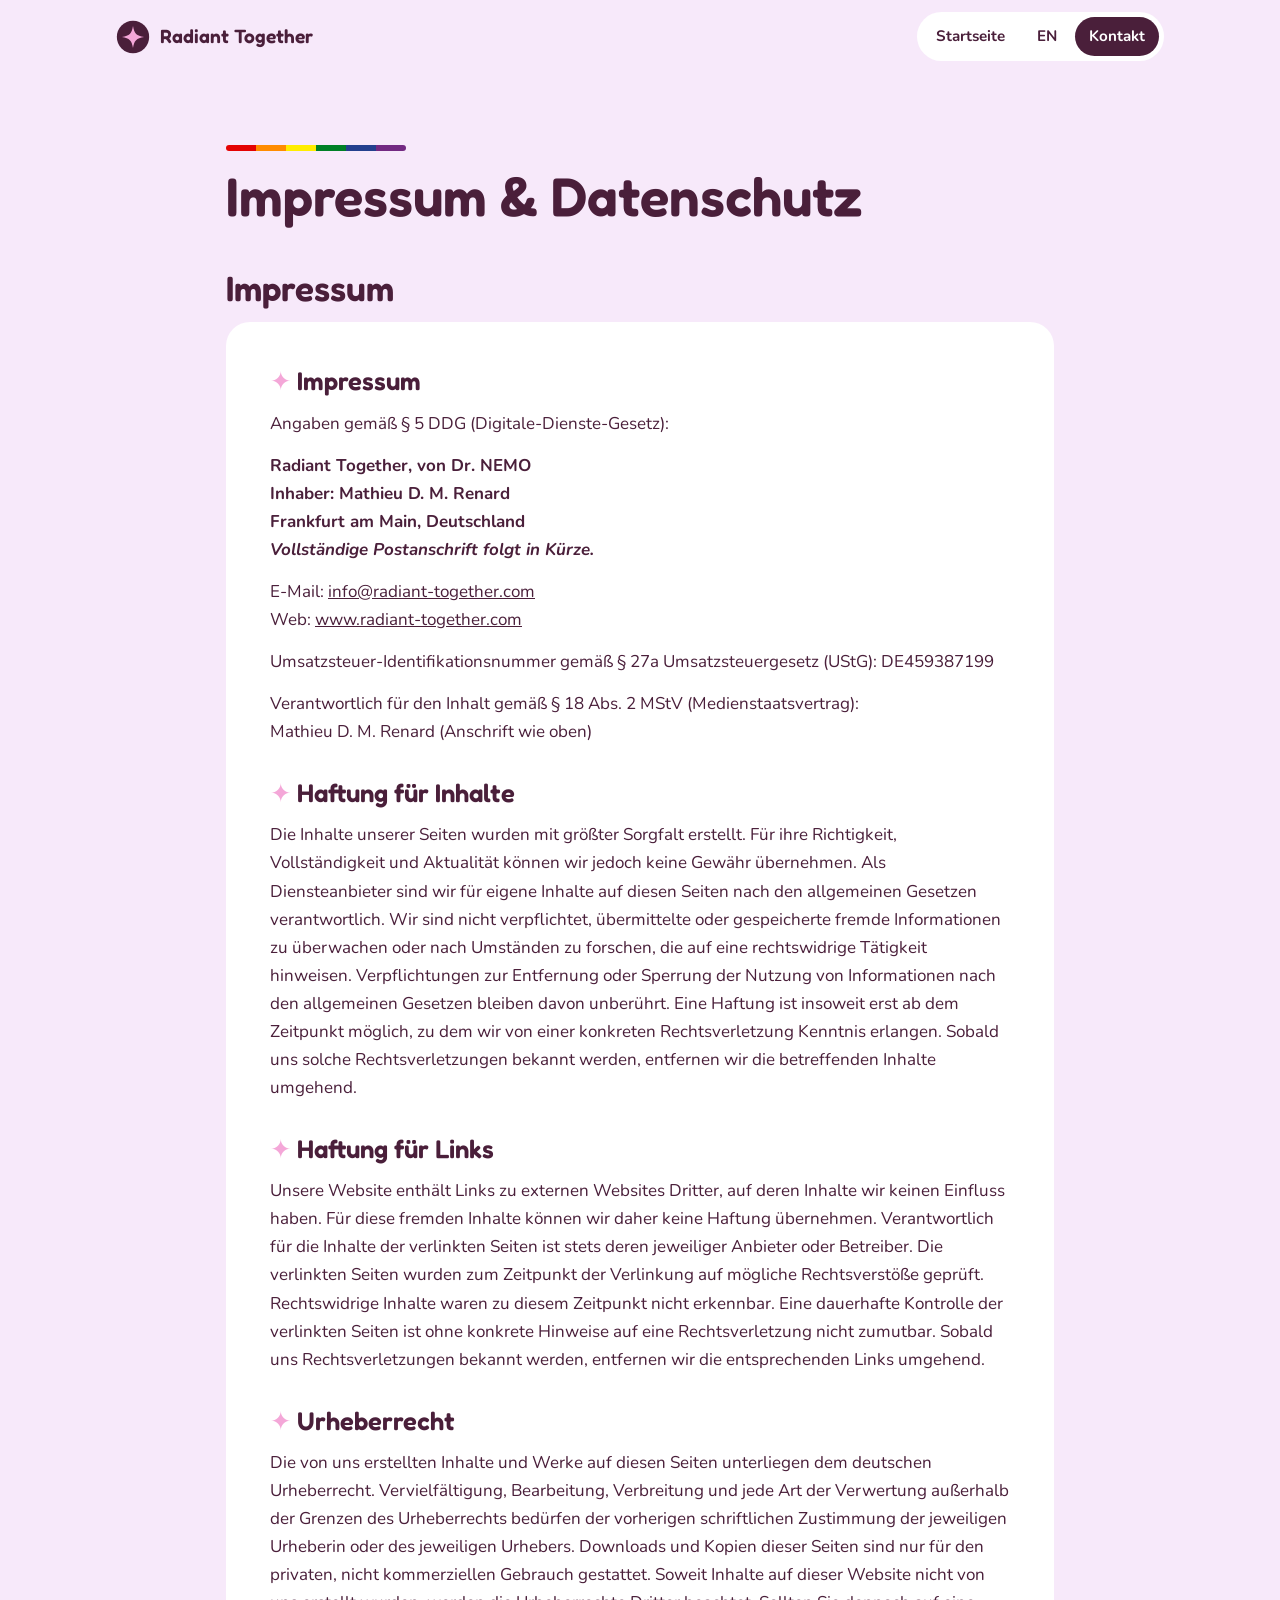
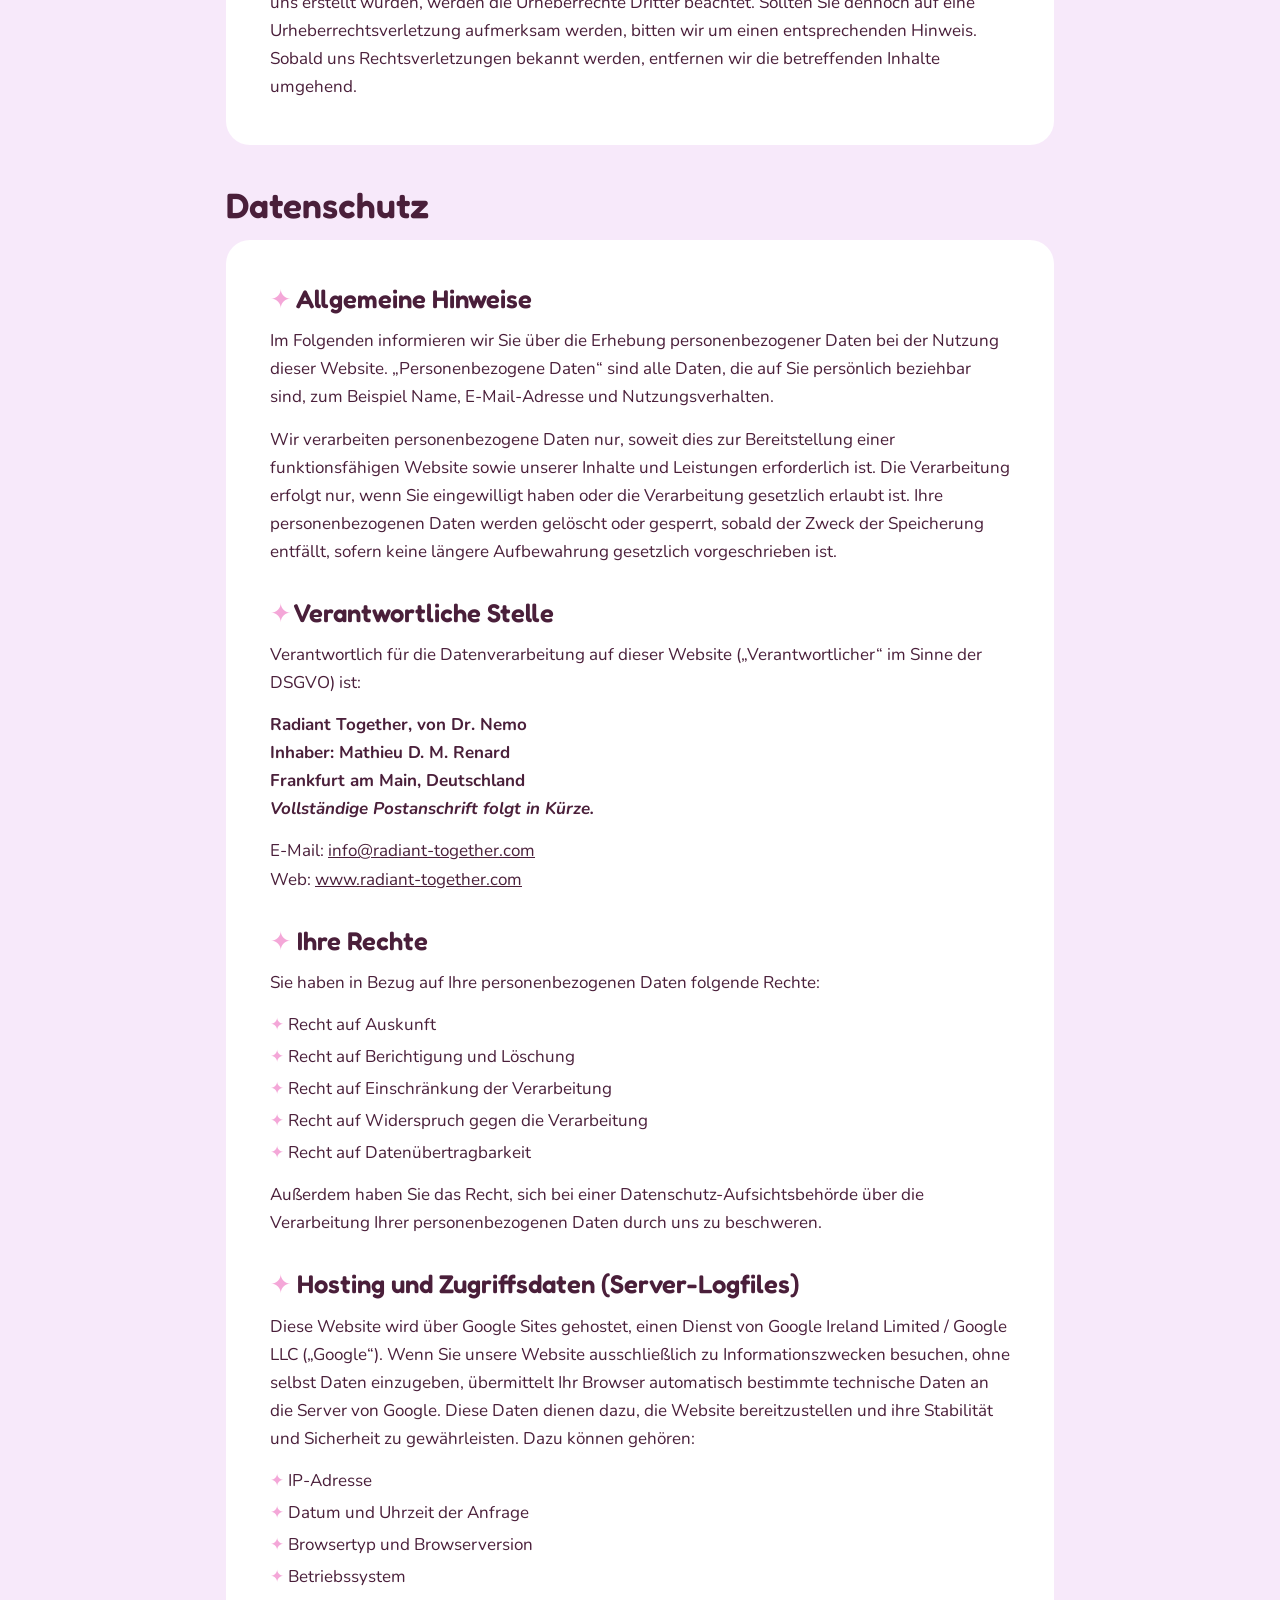
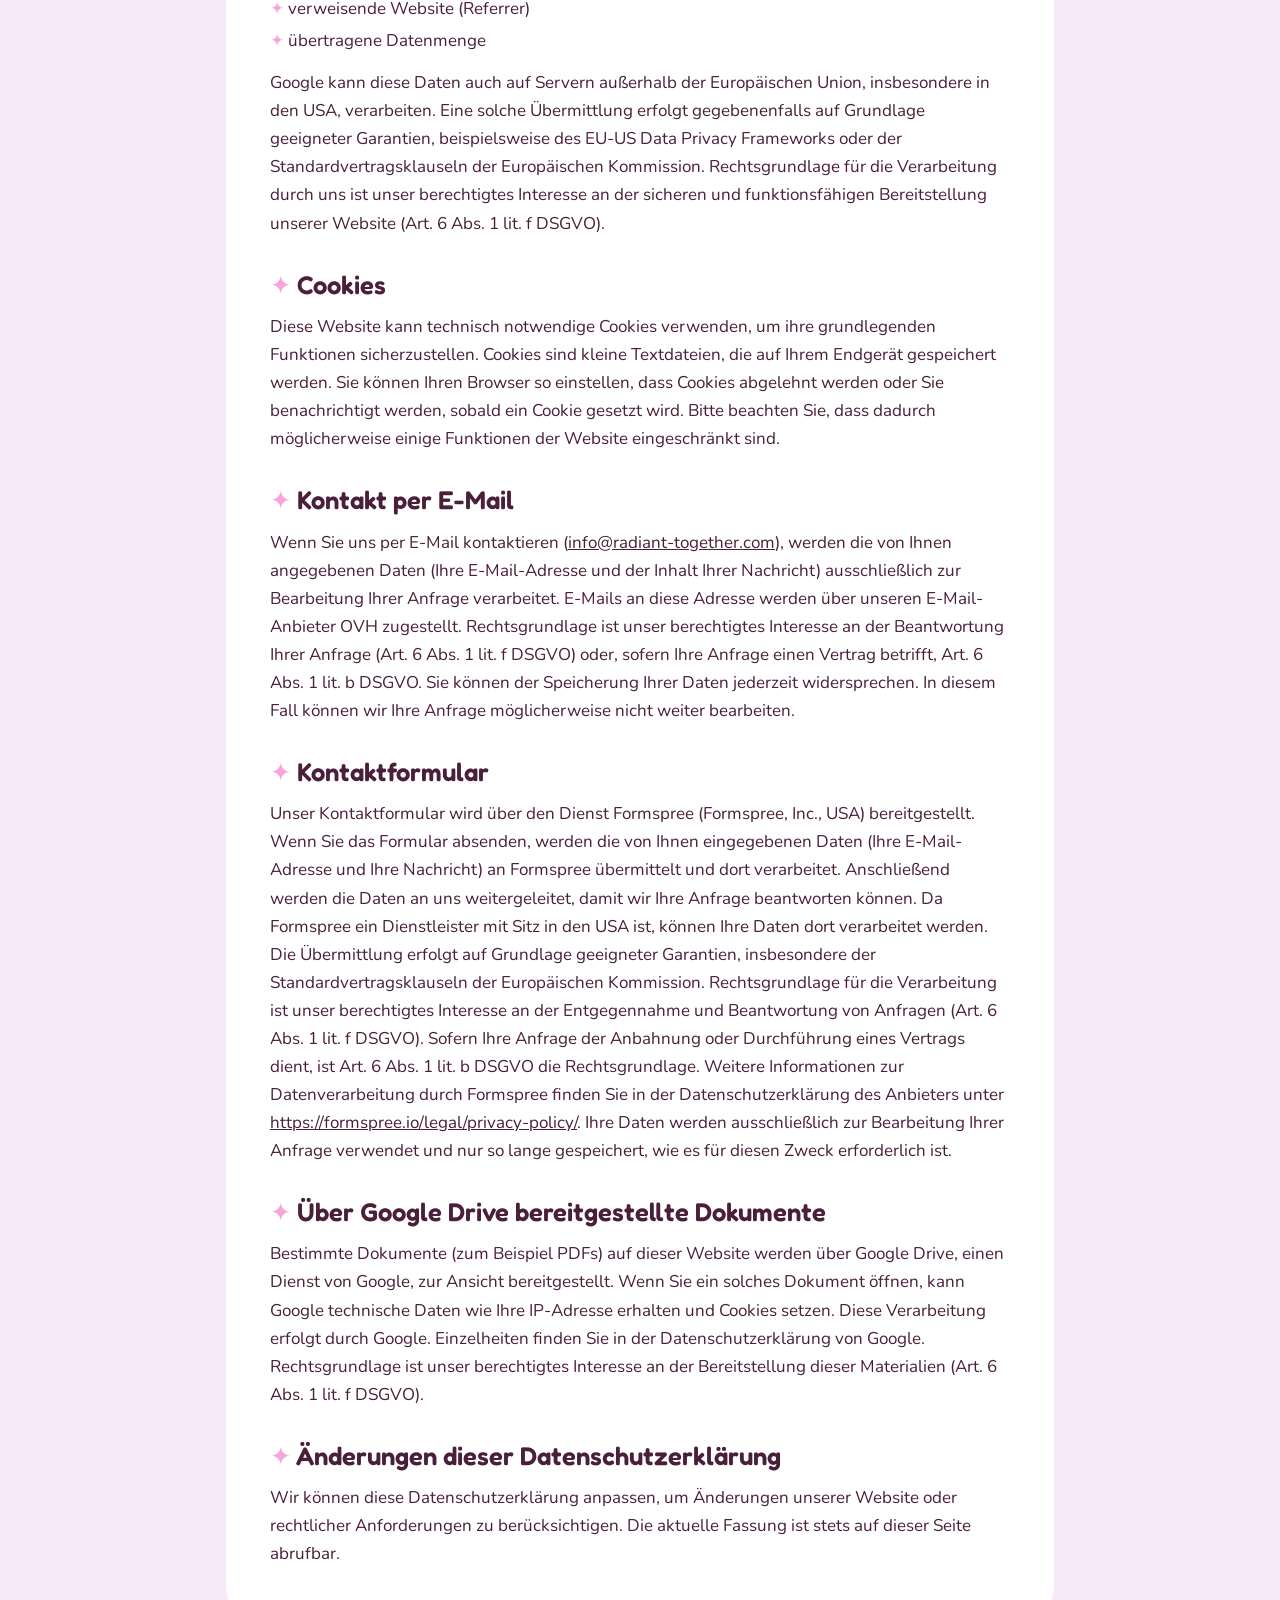
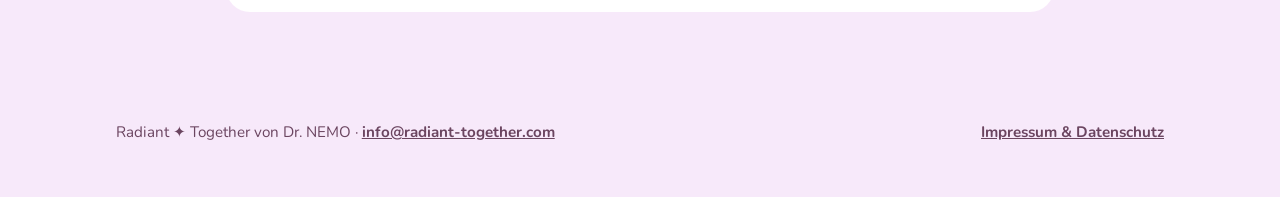
==== impressum.html @ e1dae481 "Add website files" ====
<!doctype html>
<html lang="de">
<head>
<meta charset="utf-8">
<meta name="viewport" content="width=device-width, initial-scale=1, viewport-fit=cover">
<title>Impressum &amp; Datenschutz · Radiant Together</title>
<meta name="robots" content="noindex">
<link rel="preconnect" href="https://fonts.googleapis.com">
<link rel="preconnect" href="https://fonts.gstatic.com" crossorigin>
<link rel="stylesheet" href="https://fonts.googleapis.com/css2?family=Fredoka:wght@500;600&family=Nunito:wght@500;700;800&display=swap">
<style>
:root{--bg:#f7e9fa;--card:#ffffff;--fg:#4a1f3a;--muted:#6b4560;--accent:#ecc7f3;--pop:#f4a7d8;--deep:#4a1f3a;--on-deep:#ffffff;color-scheme:light;
--display:"Fredoka","Nunito",ui-rounded,system-ui,sans-serif;--body:"Nunito",ui-rounded,system-ui,-apple-system,"Segoe UI",sans-serif}
*{box-sizing:border-box}
body{margin:0;background:var(--bg);color:var(--fg);font-family:var(--body);font-size:1.0625rem;line-height:1.65}
a{color:inherit}
h1,h2{font-family:var(--display);font-weight:600;line-height:1.15;margin:0;text-wrap:balance}
p,ul{margin:0}
:focus-visible{outline:3px solid var(--deep);outline-offset:3px;border-radius:10px}
.wrap{max-width:860px;margin:0 auto;padding-left:max(16px,env(safe-area-inset-left,0px));padding-right:max(16px,env(safe-area-inset-right,0px))}
.nav{padding-block:12px}
.nav .wrap{max-width:1080px;display:flex;align-items:center;justify-content:space-between;gap:16px;flex-wrap:wrap}
.brand{display:flex;align-items:center;gap:10px;text-decoration:none;font-family:var(--display);font-weight:600;font-size:1.2rem}
.mark{width:34px;height:34px;flex:none}
.links{display:flex;gap:4px;align-items:center;background:var(--card);padding:5px;border-radius:999px}
.links a{text-decoration:none;font-weight:700;font-size:.95rem;padding:7px 14px;border-radius:999px}
.links a:hover{background:var(--accent)}
.links a.cta{background:var(--deep);color:var(--on-deep)}
main{padding-block:clamp(32px,6vw,72px)}
.title{display:grid;gap:14px;margin-bottom:28px}
.title h1{font-size:clamp(2.2rem,6vw,3.4rem)}
.rainbow{height:6px;width:min(180px,50%);border-radius:999px;background:linear-gradient(90deg,#e40303 0 16.66%,#ff8c00 0 33.33%,#ffed00 0 50%,#008026 0 66.66%,#24408e 0 83.33%,#732982 0)}
.doc{background:var(--card);border-radius:24px;padding:clamp(22px,4vw,44px);display:grid;gap:14px}
.doc h2{font-size:clamp(1.3rem,2.6vw,1.6rem);margin-top:18px}
.doc h2:first-child{margin-top:0}
.doc h2::before{content:"\2726  ";color:var(--pop)}
.doc ul{padding-left:0;list-style:none;display:grid;gap:4px}
.doc li::before{content:"\2726  ";color:var(--pop)}
.doc .addr{font-weight:700}
.doc p,.doc li{overflow-wrap:anywhere}
.part{font-family:var(--display);font-weight:600;font-size:clamp(1.6rem,3.6vw,2.2rem);margin:40px 0 14px;scroll-margin-top:16px}
.part:first-child{margin-top:0}
footer{padding-block:36px 52px;font-size:.95rem;color:var(--muted)}
footer .wrap{max-width:1080px;display:flex;flex-wrap:wrap;justify-content:space-between;gap:14px;align-items:center}
footer nav{display:flex;gap:18px;flex-wrap:wrap}
footer a{font-weight:700}
</style>
</head>
<body>
<header class="nav">
  <div class="wrap">
    <a class="brand" href="./"><svg class="mark" viewBox="0 0 40 40" aria-hidden="true"><circle cx="20" cy="20" r="19" fill="#4a1f3a"/><path d="M20 7 C21.5 16 24 18.5 33 20 C24 21.5 21.5 24 20 33 C18.5 24 16 21.5 7 20 C16 18.5 18.5 16 20 7Z" fill="#f4a7d8"/></svg>Radiant Together</a>
    <nav class="links" aria-label="Main">
      <a href="./">Startseite</a>
      <a href="imprint.html">EN</a>
      <a class="cta" href="./#contact">Kontakt</a>
    </nav>
  </div>
</header>
<main>
  <div class="wrap">
    <div class="title"><div class="rainbow" aria-hidden="true"></div><h1>Impressum &amp; Datenschutz</h1></div>
    <h2 class="part" id="imprint">Impressum</h2>
    <article class="doc">
      <h2>Impressum</h2>
      <p>Angaben gemäß § 5 DDG (Digitale-Dienste-Gesetz):</p>
      <p class="addr">Radiant Together, von Dr. NEMO<br>Inhaber: Mathieu D. M. Renard<br>Frankfurt am Main, Deutschland<br><em>Vollständige Postanschrift folgt in Kürze.</em></p>
      <p>E-Mail: <a href="mailto:info@radiant-together.com">info@radiant-together.com</a><br>Web: <a href="https://www.radiant-together.com">www.radiant-together.com</a></p>
      <p>Umsatzsteuer-Identifikationsnummer gemäß § 27a Umsatzsteuergesetz (UStG): DE459387199</p>
      <p>Verantwortlich für den Inhalt gemäß § 18 Abs. 2 MStV (Medienstaatsvertrag):<br>Mathieu D. M. Renard (Anschrift wie oben)</p>
      <h2>Haftung für Inhalte</h2>
      <p>Die Inhalte unserer Seiten wurden mit größter Sorgfalt erstellt. Für ihre Richtigkeit, Vollständigkeit und Aktualität können wir jedoch keine Gewähr übernehmen. Als Diensteanbieter sind wir für eigene Inhalte auf diesen Seiten nach den allgemeinen Gesetzen verantwortlich. Wir sind nicht verpflichtet, übermittelte oder gespeicherte fremde Informationen zu überwachen oder nach Umständen zu forschen, die auf eine rechtswidrige Tätigkeit hinweisen. Verpflichtungen zur Entfernung oder Sperrung der Nutzung von Informationen nach den allgemeinen Gesetzen bleiben davon unberührt. Eine Haftung ist insoweit erst ab dem Zeitpunkt möglich, zu dem wir von einer konkreten Rechtsverletzung Kenntnis erlangen. Sobald uns solche Rechtsverletzungen bekannt werden, entfernen wir die betreffenden Inhalte umgehend.</p>
      <h2>Haftung für Links</h2>
      <p>Unsere Website enthält Links zu externen Websites Dritter, auf deren Inhalte wir keinen Einfluss haben. Für diese fremden Inhalte können wir daher keine Haftung übernehmen. Verantwortlich für die Inhalte der verlinkten Seiten ist stets deren jeweiliger Anbieter oder Betreiber. Die verlinkten Seiten wurden zum Zeitpunkt der Verlinkung auf mögliche Rechtsverstöße geprüft. Rechtswidrige Inhalte waren zu diesem Zeitpunkt nicht erkennbar. Eine dauerhafte Kontrolle der verlinkten Seiten ist ohne konkrete Hinweise auf eine Rechtsverletzung nicht zumutbar. Sobald uns Rechtsverletzungen bekannt werden, entfernen wir die entsprechenden Links umgehend.</p>
      <h2>Urheberrecht</h2>
      <p>Die von uns erstellten Inhalte und Werke auf diesen Seiten unterliegen dem deutschen Urheberrecht. Vervielfältigung, Bearbeitung, Verbreitung und jede Art der Verwertung außerhalb der Grenzen des Urheberrechts bedürfen der vorherigen schriftlichen Zustimmung der jeweiligen Urheberin oder des jeweiligen Urhebers. Downloads und Kopien dieser Seiten sind nur für den privaten, nicht kommerziellen Gebrauch gestattet. Soweit Inhalte auf dieser Website nicht von uns erstellt wurden, werden die Urheberrechte Dritter beachtet. Sollten Sie dennoch auf eine Urheberrechtsverletzung aufmerksam werden, bitten wir um einen entsprechenden Hinweis. Sobald uns Rechtsverletzungen bekannt werden, entfernen wir die betreffenden Inhalte umgehend.</p>
    </article>
    <h2 class="part" id="datenschutz">Datenschutz</h2>
    <article class="doc">
      <h2>Allgemeine Hinweise</h2>
      <p>Im Folgenden informieren wir Sie über die Erhebung personenbezogener Daten bei der Nutzung dieser Website. „Personenbezogene Daten“ sind alle Daten, die auf Sie persönlich beziehbar sind, zum Beispiel Name, E-Mail-Adresse und Nutzungsverhalten.</p>
      <p>Wir verarbeiten personenbezogene Daten nur, soweit dies zur Bereitstellung einer funktionsfähigen Website sowie unserer Inhalte und Leistungen erforderlich ist. Die Verarbeitung erfolgt nur, wenn Sie eingewilligt haben oder die Verarbeitung gesetzlich erlaubt ist. Ihre personenbezogenen Daten werden gelöscht oder gesperrt, sobald der Zweck der Speicherung entfällt, sofern keine längere Aufbewahrung gesetzlich vorgeschrieben ist.</p>
      <h2>Verantwortliche Stelle</h2>
      <p>Verantwortlich für die Datenverarbeitung auf dieser Website („Verantwortlicher“ im Sinne der DSGVO) ist:</p>
      <p class="addr">Radiant Together, von Dr. Nemo<br>Inhaber: Mathieu D. M. Renard<br>Frankfurt am Main, Deutschland<br><em>Vollständige Postanschrift folgt in Kürze.</em></p>
      <p>E-Mail: <a href="mailto:info@radiant-together.com">info@radiant-together.com</a><br>Web: <a href="https://www.radiant-together.com">www.radiant-together.com</a></p>
      <h2>Ihre Rechte</h2>
      <p>Sie haben in Bezug auf Ihre personenbezogenen Daten folgende Rechte:</p>
      <ul>
        <li>Recht auf Auskunft</li>
        <li>Recht auf Berichtigung und Löschung</li>
        <li>Recht auf Einschränkung der Verarbeitung</li>
        <li>Recht auf Widerspruch gegen die Verarbeitung</li>
        <li>Recht auf Datenübertragbarkeit</li>
      </ul>
      <p>Außerdem haben Sie das Recht, sich bei einer Datenschutz-Aufsichtsbehörde über die Verarbeitung Ihrer personenbezogenen Daten durch uns zu beschweren.</p>
      <h2>Hosting und Zugriffsdaten (Server-Logfiles)</h2>
      <p>Diese Website wird über Google Sites gehostet, einen Dienst von Google Ireland Limited / Google LLC („Google“). Wenn Sie unsere Website ausschließlich zu Informationszwecken besuchen, ohne selbst Daten einzugeben, übermittelt Ihr Browser automatisch bestimmte technische Daten an die Server von Google. Diese Daten dienen dazu, die Website bereitzustellen und ihre Stabilität und Sicherheit zu gewährleisten. Dazu können gehören:</p>
      <ul>
        <li>IP-Adresse</li>
        <li>Datum und Uhrzeit der Anfrage</li>
        <li>Browsertyp und Browserversion</li>
        <li>Betriebssystem</li>
        <li>verweisende Website (Referrer)</li>
        <li>übertragene Datenmenge</li>
      </ul>
      <p>Google kann diese Daten auch auf Servern außerhalb der Europäischen Union, insbesondere in den USA, verarbeiten. Eine solche Übermittlung erfolgt gegebenenfalls auf Grundlage geeigneter Garantien, beispielsweise des EU-US Data Privacy Frameworks oder der Standardvertragsklauseln der Europäischen Kommission. Rechtsgrundlage für die Verarbeitung durch uns ist unser berechtigtes Interesse an der sicheren und funktionsfähigen Bereitstellung unserer Website (Art. 6 Abs. 1 lit. f DSGVO).</p>
      <h2>Cookies</h2>
      <p>Diese Website kann technisch notwendige Cookies verwenden, um ihre grundlegenden Funktionen sicherzustellen. Cookies sind kleine Textdateien, die auf Ihrem Endgerät gespeichert werden. Sie können Ihren Browser so einstellen, dass Cookies abgelehnt werden oder Sie benachrichtigt werden, sobald ein Cookie gesetzt wird. Bitte beachten Sie, dass dadurch möglicherweise einige Funktionen der Website eingeschränkt sind.</p>
      <h2>Kontakt per E-Mail</h2>
      <p>Wenn Sie uns per E-Mail kontaktieren (<a href="mailto:info@radiant-together.com">info@radiant-together.com</a>), werden die von Ihnen angegebenen Daten (Ihre E-Mail-Adresse und der Inhalt Ihrer Nachricht) ausschließlich zur Bearbeitung Ihrer Anfrage verarbeitet. E-Mails an diese Adresse werden über unseren E-Mail-Anbieter OVH zugestellt. Rechtsgrundlage ist unser berechtigtes Interesse an der Beantwortung Ihrer Anfrage (Art. 6 Abs. 1 lit. f DSGVO) oder, sofern Ihre Anfrage einen Vertrag betrifft, Art. 6 Abs. 1 lit. b DSGVO. Sie können der Speicherung Ihrer Daten jederzeit widersprechen. In diesem Fall können wir Ihre Anfrage möglicherweise nicht weiter bearbeiten.</p>
      <h2>Kontaktformular</h2>
      <p>Unser Kontaktformular wird über den Dienst Formspree (Formspree, Inc., USA) bereitgestellt. Wenn Sie das Formular absenden, werden die von Ihnen eingegebenen Daten (Ihre E-Mail-Adresse und Ihre Nachricht) an Formspree übermittelt und dort verarbeitet. Anschließend werden die Daten an uns weitergeleitet, damit wir Ihre Anfrage beantworten können. Da Formspree ein Dienstleister mit Sitz in den USA ist, können Ihre Daten dort verarbeitet werden. Die Übermittlung erfolgt auf Grundlage geeigneter Garantien, insbesondere der Standardvertragsklauseln der Europäischen Kommission. Rechtsgrundlage für die Verarbeitung ist unser berechtigtes Interesse an der Entgegennahme und Beantwortung von Anfragen (Art. 6 Abs. 1 lit. f DSGVO). Sofern Ihre Anfrage der Anbahnung oder Durchführung eines Vertrags dient, ist Art. 6 Abs. 1 lit. b DSGVO die Rechtsgrundlage. Weitere Informationen zur Datenverarbeitung durch Formspree finden Sie in der Datenschutzerklärung des Anbieters unter <a href="https://formspree.io/legal/privacy-policy/">https://formspree.io/legal/privacy-policy/</a>. Ihre Daten werden ausschließlich zur Bearbeitung Ihrer Anfrage verwendet und nur so lange gespeichert, wie es für diesen Zweck erforderlich ist.</p>
      <h2>Über Google Drive bereitgestellte Dokumente</h2>
      <p>Bestimmte Dokumente (zum Beispiel PDFs) auf dieser Website werden über Google Drive, einen Dienst von Google, zur Ansicht bereitgestellt. Wenn Sie ein solches Dokument öffnen, kann Google technische Daten wie Ihre IP-Adresse erhalten und Cookies setzen. Diese Verarbeitung erfolgt durch Google. Einzelheiten finden Sie in der Datenschutzerklärung von Google. Rechtsgrundlage ist unser berechtigtes Interesse an der Bereitstellung dieser Materialien (Art. 6 Abs. 1 lit. f DSGVO).</p>
      <h2>Änderungen dieser Datenschutzerklärung</h2>
      <p>Wir können diese Datenschutzerklärung anpassen, um Änderungen unserer Website oder rechtlicher Anforderungen zu berücksichtigen. Die aktuelle Fassung ist stets auf dieser Seite abrufbar.</p>
    </article>
  </div>
</main>
<footer>
  <div class="wrap">
    <span>Radiant ✦ Together von Dr. NEMO · <a href="mailto:info@radiant-together.com">info@radiant-together.com</a></span>
    <nav aria-label="Legal"><a href="impressum.html">Impressum &amp; Datenschutz</a></nav>
  </div>
</footer>
</body>
</html>
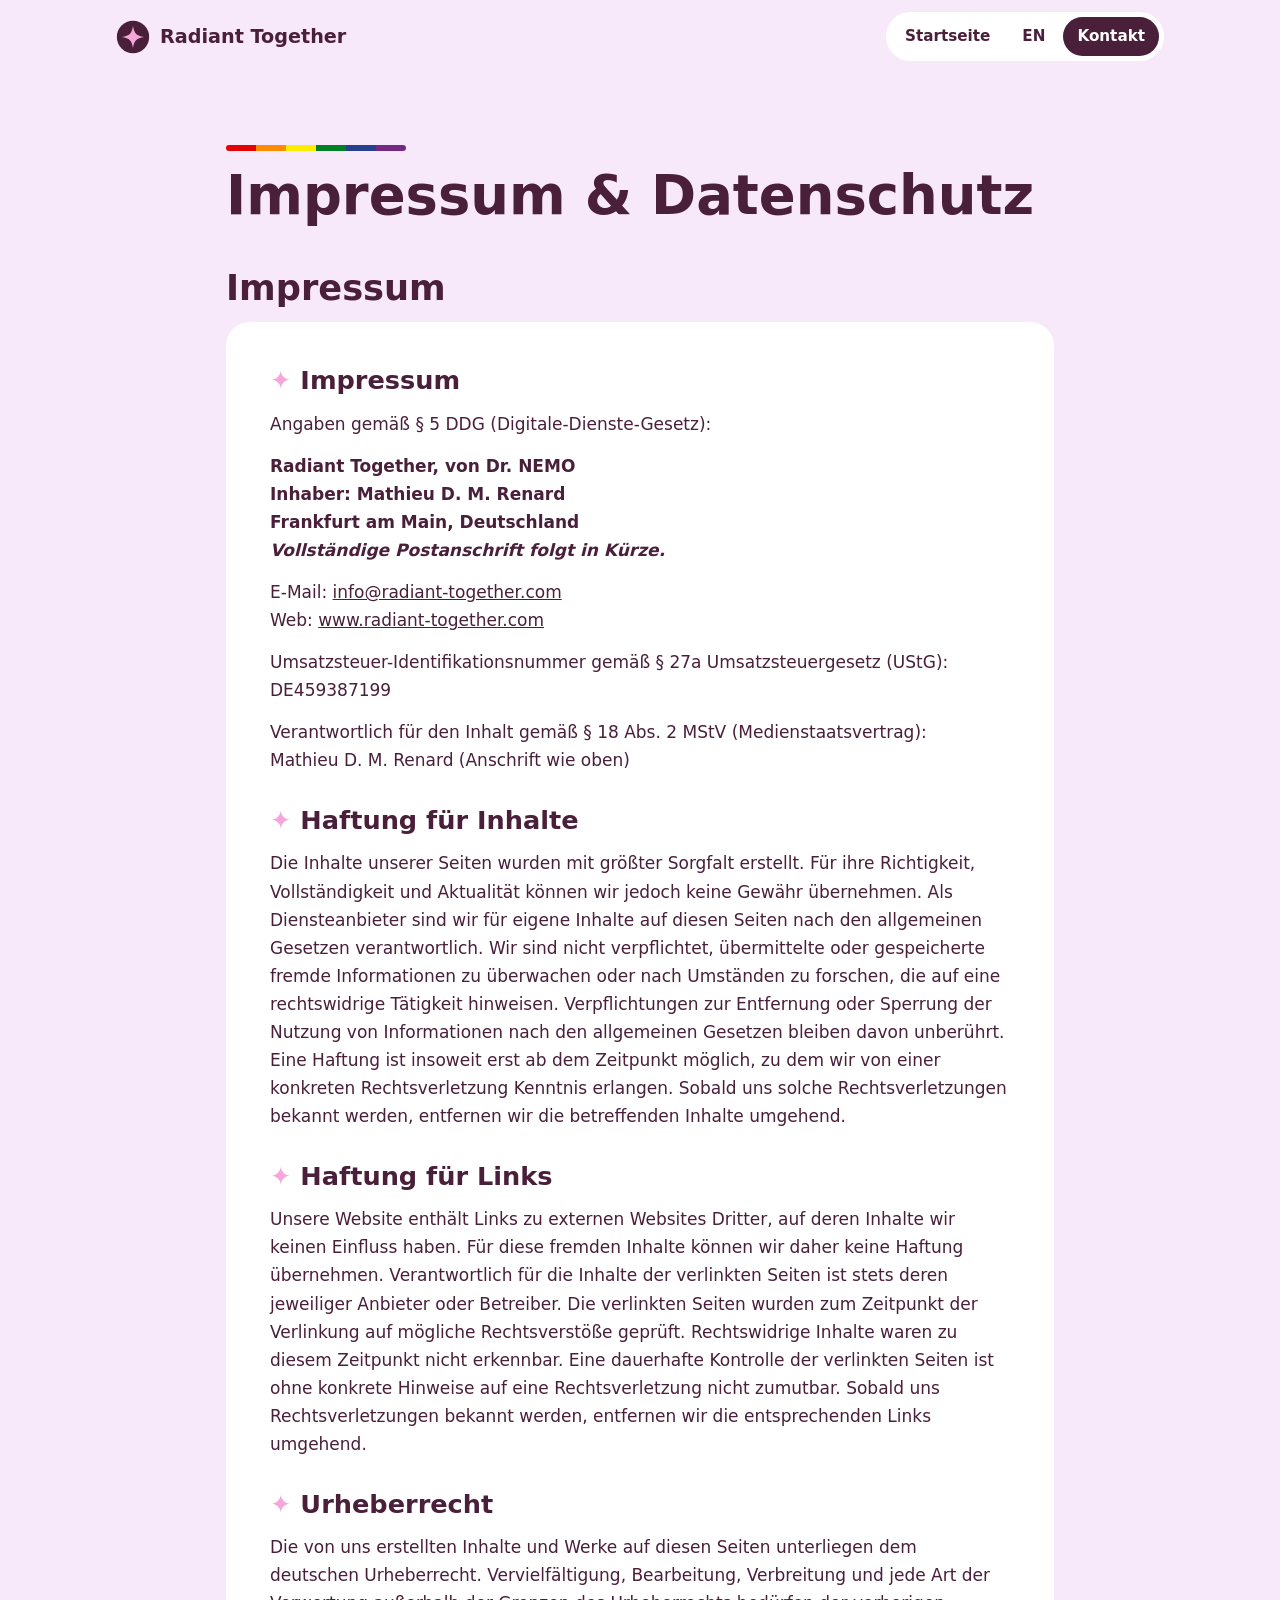
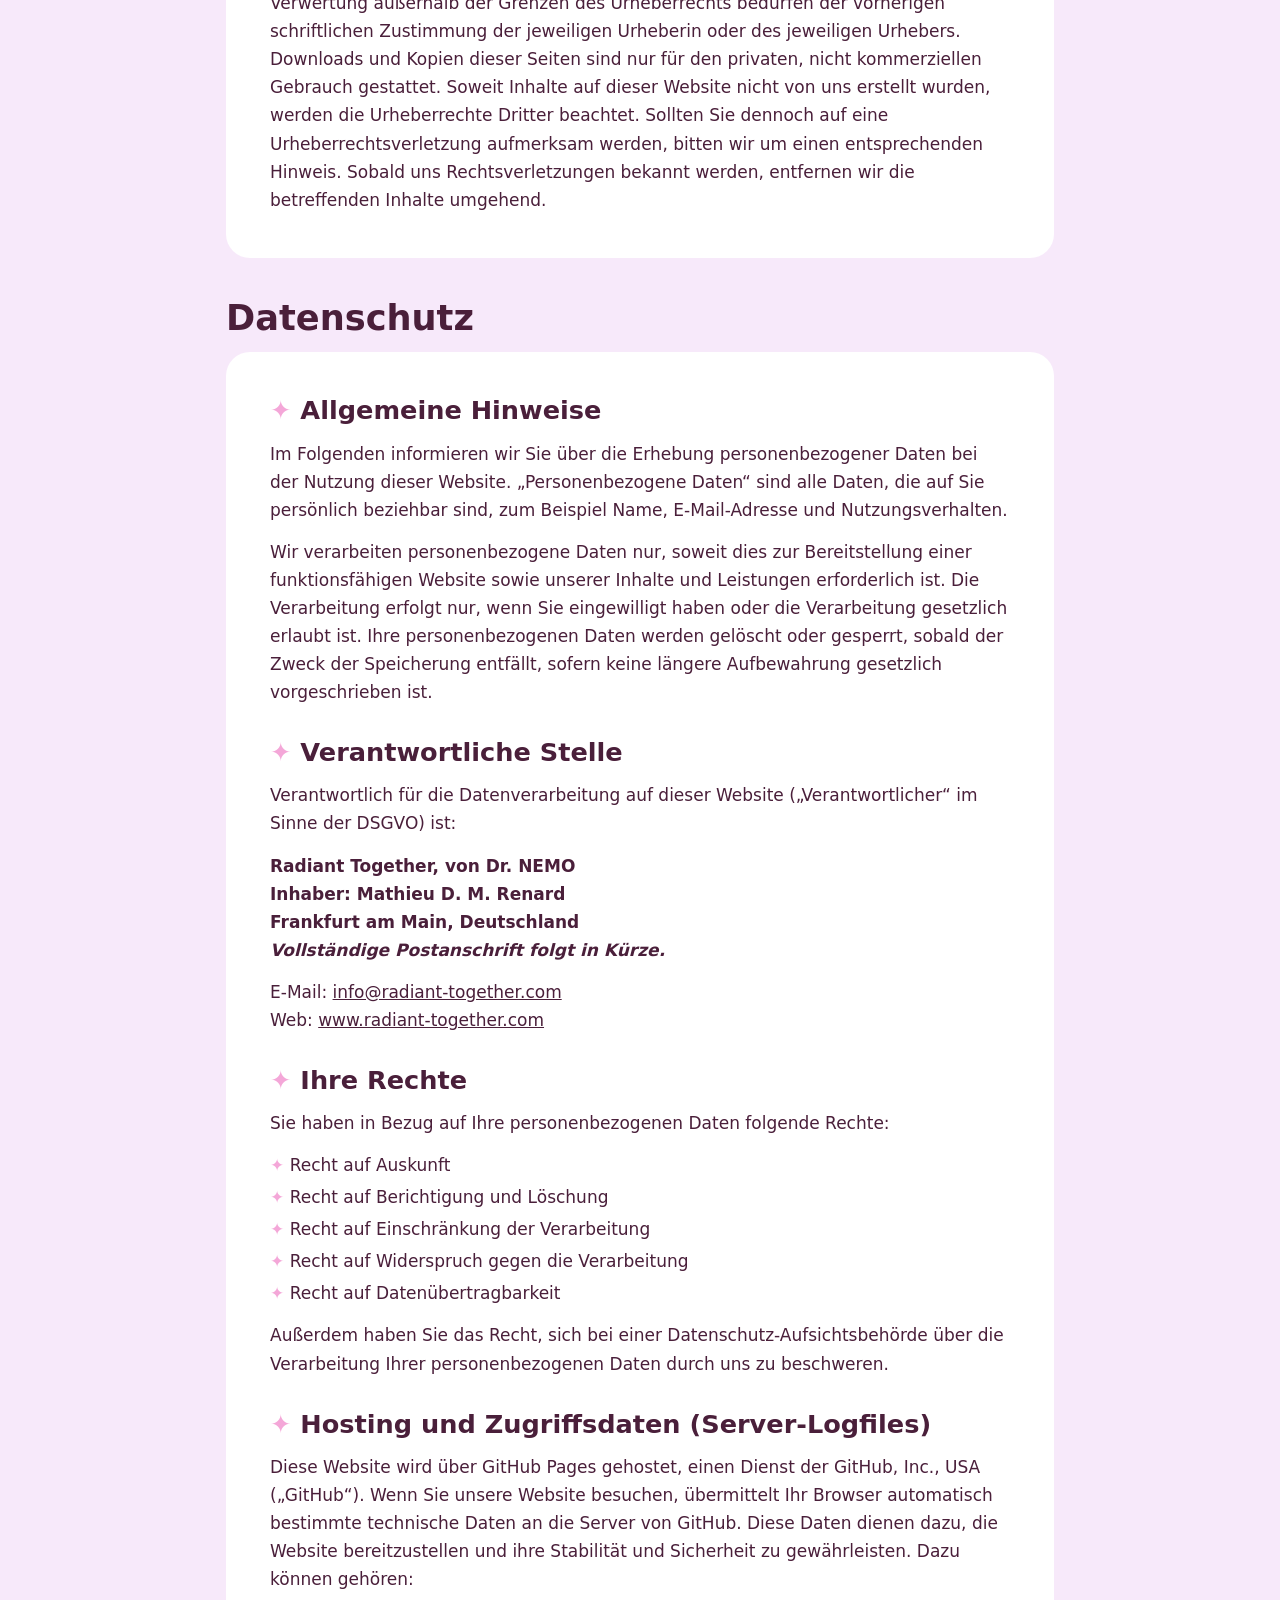
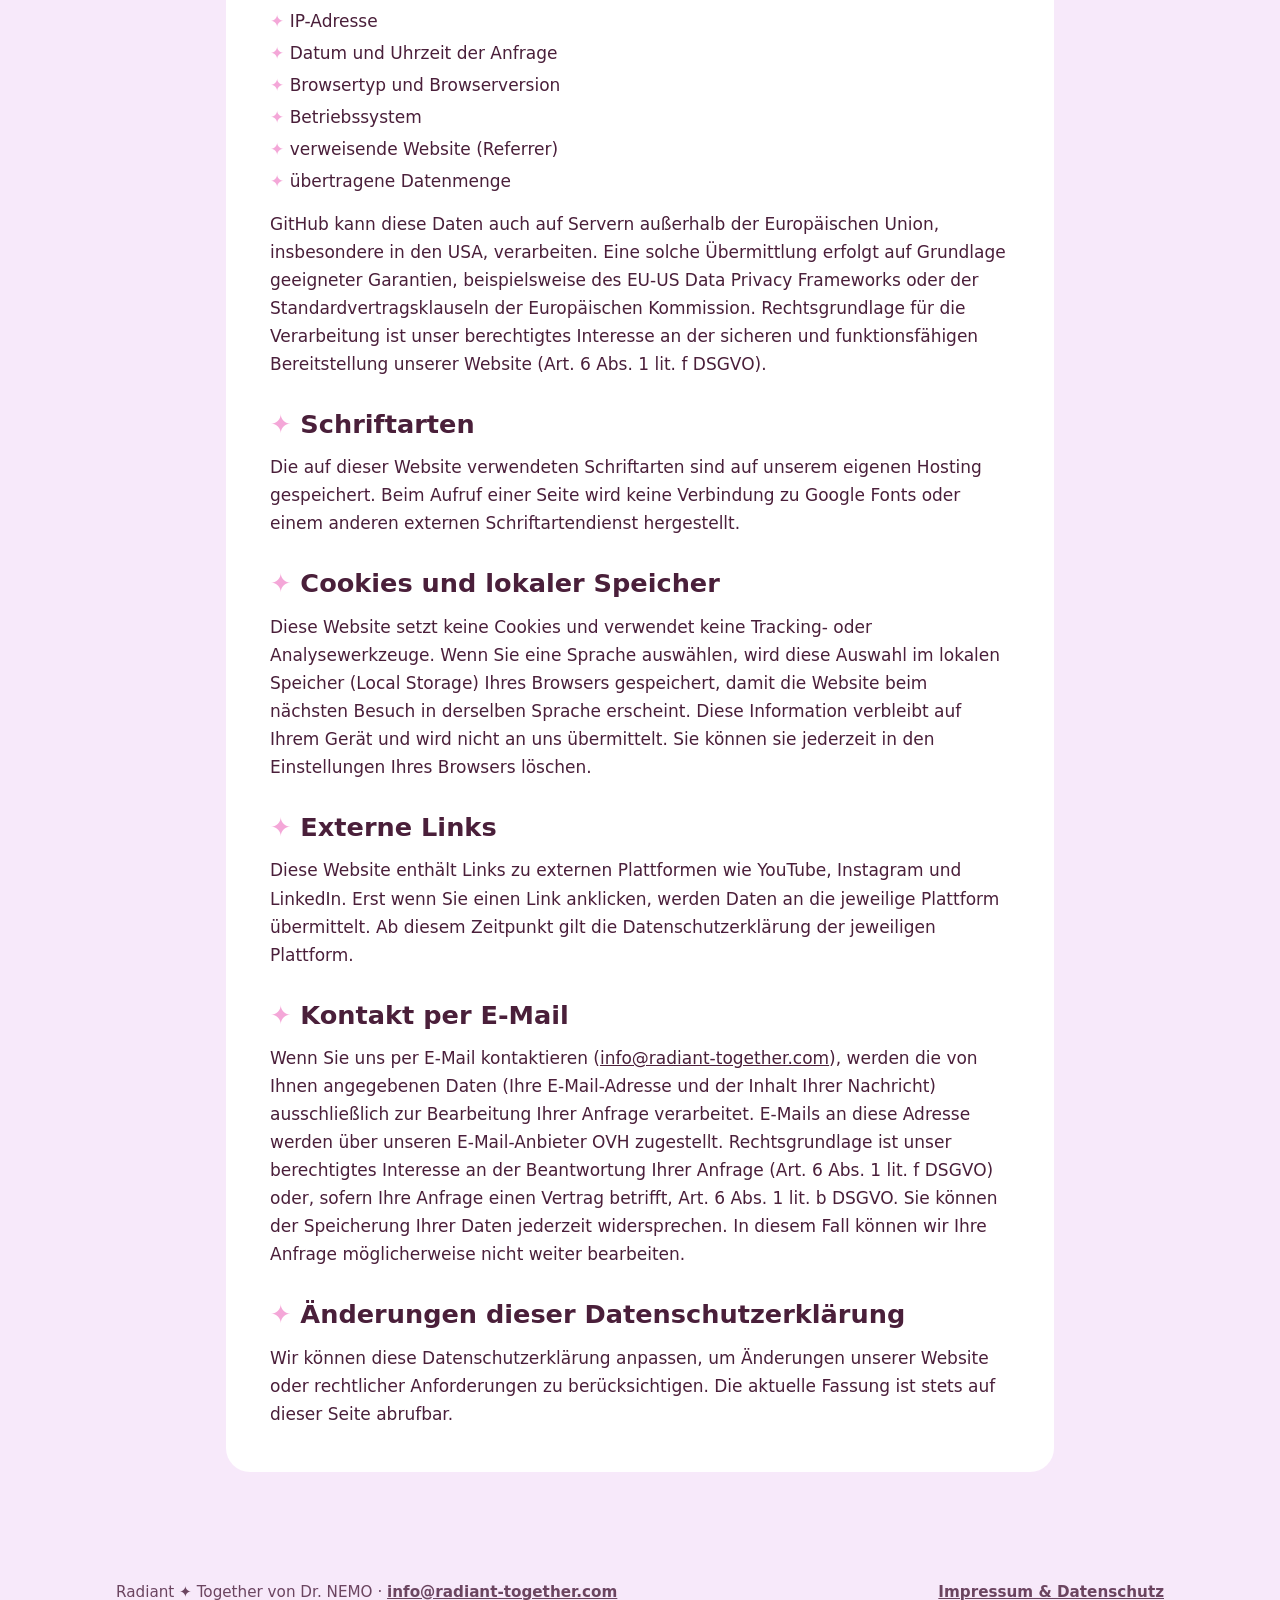
==== commit d7108575: "Updated imprint" ====
--- a/impressum.html
+++ b/impressum.html
@@ -5,9 +5,9 @@
 <meta name="viewport" content="width=device-width, initial-scale=1, viewport-fit=cover">
 <title>Impressum &amp; Datenschutz · Radiant Together</title>
 <meta name="robots" content="noindex">
-<link rel="preconnect" href="https://fonts.googleapis.com">
-<link rel="preconnect" href="https://fonts.gstatic.com" crossorigin>
-<link rel="stylesheet" href="https://fonts.googleapis.com/css2?family=Fredoka:wght@500;600&family=Nunito:wght@500;700;800&display=swap">
+<link rel="icon" type="image/png" href="favicon.png">
+<link rel="apple-touch-icon" href="favicon.png">
+<link rel="stylesheet" href="/fonts/fonts.css">
 <style>
 :root{--bg:#f7e9fa;--card:#ffffff;--fg:#4a1f3a;--muted:#6b4560;--accent:#ecc7f3;--pop:#f4a7d8;--deep:#4a1f3a;--on-deep:#ffffff;color-scheme:light;
 --display:"Fredoka","Nunito",ui-rounded,system-ui,sans-serif;--body:"Nunito",ui-rounded,system-ui,-apple-system,"Segoe UI",sans-serif}
@@ -82,7 +82,7 @@
       <p>Wir verarbeiten personenbezogene Daten nur, soweit dies zur Bereitstellung einer funktionsfähigen Website sowie unserer Inhalte und Leistungen erforderlich ist. Die Verarbeitung erfolgt nur, wenn Sie eingewilligt haben oder die Verarbeitung gesetzlich erlaubt ist. Ihre personenbezogenen Daten werden gelöscht oder gesperrt, sobald der Zweck der Speicherung entfällt, sofern keine längere Aufbewahrung gesetzlich vorgeschrieben ist.</p>
       <h2>Verantwortliche Stelle</h2>
       <p>Verantwortlich für die Datenverarbeitung auf dieser Website („Verantwortlicher“ im Sinne der DSGVO) ist:</p>
-      <p class="addr">Radiant Together, von Dr. Nemo<br>Inhaber: Mathieu D. M. Renard<br>Frankfurt am Main, Deutschland<br><em>Vollständige Postanschrift folgt in Kürze.</em></p>
+      <p class="addr">Radiant Together, von Dr. NEMO<br>Inhaber: Mathieu D. M. Renard<br>Frankfurt am Main, Deutschland<br><em>Vollständige Postanschrift folgt in Kürze.</em></p>
       <p>E-Mail: <a href="mailto:info@radiant-together.com">info@radiant-together.com</a><br>Web: <a href="https://www.radiant-together.com">www.radiant-together.com</a></p>
       <h2>Ihre Rechte</h2>
       <p>Sie haben in Bezug auf Ihre personenbezogenen Daten folgende Rechte:</p>
@@ -95,7 +95,7 @@
       </ul>
       <p>Außerdem haben Sie das Recht, sich bei einer Datenschutz-Aufsichtsbehörde über die Verarbeitung Ihrer personenbezogenen Daten durch uns zu beschweren.</p>
       <h2>Hosting und Zugriffsdaten (Server-Logfiles)</h2>
-      <p>Diese Website wird über Google Sites gehostet, einen Dienst von Google Ireland Limited / Google LLC („Google“). Wenn Sie unsere Website ausschließlich zu Informationszwecken besuchen, ohne selbst Daten einzugeben, übermittelt Ihr Browser automatisch bestimmte technische Daten an die Server von Google. Diese Daten dienen dazu, die Website bereitzustellen und ihre Stabilität und Sicherheit zu gewährleisten. Dazu können gehören:</p>
+      <p>Diese Website wird über GitHub Pages gehostet, einen Dienst der GitHub, Inc., USA („GitHub“). Wenn Sie unsere Website besuchen, übermittelt Ihr Browser automatisch bestimmte technische Daten an die Server von GitHub. Diese Daten dienen dazu, die Website bereitzustellen und ihre Stabilität und Sicherheit zu gewährleisten. Dazu können gehören:</p>
       <ul>
         <li>IP-Adresse</li>
         <li>Datum und Uhrzeit der Anfrage</li>
@@ -104,15 +104,15 @@
         <li>verweisende Website (Referrer)</li>
         <li>übertragene Datenmenge</li>
       </ul>
-      <p>Google kann diese Daten auch auf Servern außerhalb der Europäischen Union, insbesondere in den USA, verarbeiten. Eine solche Übermittlung erfolgt gegebenenfalls auf Grundlage geeigneter Garantien, beispielsweise des EU-US Data Privacy Frameworks oder der Standardvertragsklauseln der Europäischen Kommission. Rechtsgrundlage für die Verarbeitung durch uns ist unser berechtigtes Interesse an der sicheren und funktionsfähigen Bereitstellung unserer Website (Art. 6 Abs. 1 lit. f DSGVO).</p>
-      <h2>Cookies</h2>
-      <p>Diese Website kann technisch notwendige Cookies verwenden, um ihre grundlegenden Funktionen sicherzustellen. Cookies sind kleine Textdateien, die auf Ihrem Endgerät gespeichert werden. Sie können Ihren Browser so einstellen, dass Cookies abgelehnt werden oder Sie benachrichtigt werden, sobald ein Cookie gesetzt wird. Bitte beachten Sie, dass dadurch möglicherweise einige Funktionen der Website eingeschränkt sind.</p>
+      <p>GitHub kann diese Daten auch auf Servern außerhalb der Europäischen Union, insbesondere in den USA, verarbeiten. Eine solche Übermittlung erfolgt auf Grundlage geeigneter Garantien, beispielsweise des EU-US Data Privacy Frameworks oder der Standardvertragsklauseln der Europäischen Kommission. Rechtsgrundlage für die Verarbeitung ist unser berechtigtes Interesse an der sicheren und funktionsfähigen Bereitstellung unserer Website (Art. 6 Abs. 1 lit. f DSGVO).</p>
+      <h2>Schriftarten</h2>
+      <p>Die auf dieser Website verwendeten Schriftarten sind auf unserem eigenen Hosting gespeichert. Beim Aufruf einer Seite wird keine Verbindung zu Google Fonts oder einem anderen externen Schriftartendienst hergestellt.</p>
+      <h2>Cookies und lokaler Speicher</h2>
+      <p>Diese Website setzt keine Cookies und verwendet keine Tracking- oder Analysewerkzeuge. Wenn Sie eine Sprache auswählen, wird diese Auswahl im lokalen Speicher (Local Storage) Ihres Browsers gespeichert, damit die Website beim nächsten Besuch in derselben Sprache erscheint. Diese Information verbleibt auf Ihrem Gerät und wird nicht an uns übermittelt. Sie können sie jederzeit in den Einstellungen Ihres Browsers löschen.</p>
+      <h2>Externe Links</h2>
+      <p>Diese Website enthält Links zu externen Plattformen wie YouTube, Instagram und LinkedIn. Erst wenn Sie einen Link anklicken, werden Daten an die jeweilige Plattform übermittelt. Ab diesem Zeitpunkt gilt die Datenschutzerklärung der jeweiligen Plattform.</p>
       <h2>Kontakt per E-Mail</h2>
       <p>Wenn Sie uns per E-Mail kontaktieren (<a href="mailto:info@radiant-together.com">info@radiant-together.com</a>), werden die von Ihnen angegebenen Daten (Ihre E-Mail-Adresse und der Inhalt Ihrer Nachricht) ausschließlich zur Bearbeitung Ihrer Anfrage verarbeitet. E-Mails an diese Adresse werden über unseren E-Mail-Anbieter OVH zugestellt. Rechtsgrundlage ist unser berechtigtes Interesse an der Beantwortung Ihrer Anfrage (Art. 6 Abs. 1 lit. f DSGVO) oder, sofern Ihre Anfrage einen Vertrag betrifft, Art. 6 Abs. 1 lit. b DSGVO. Sie können der Speicherung Ihrer Daten jederzeit widersprechen. In diesem Fall können wir Ihre Anfrage möglicherweise nicht weiter bearbeiten.</p>
-      <h2>Kontaktformular</h2>
-      <p>Unser Kontaktformular wird über den Dienst Formspree (Formspree, Inc., USA) bereitgestellt. Wenn Sie das Formular absenden, werden die von Ihnen eingegebenen Daten (Ihre E-Mail-Adresse und Ihre Nachricht) an Formspree übermittelt und dort verarbeitet. Anschließend werden die Daten an uns weitergeleitet, damit wir Ihre Anfrage beantworten können. Da Formspree ein Dienstleister mit Sitz in den USA ist, können Ihre Daten dort verarbeitet werden. Die Übermittlung erfolgt auf Grundlage geeigneter Garantien, insbesondere der Standardvertragsklauseln der Europäischen Kommission. Rechtsgrundlage für die Verarbeitung ist unser berechtigtes Interesse an der Entgegennahme und Beantwortung von Anfragen (Art. 6 Abs. 1 lit. f DSGVO). Sofern Ihre Anfrage der Anbahnung oder Durchführung eines Vertrags dient, ist Art. 6 Abs. 1 lit. b DSGVO die Rechtsgrundlage. Weitere Informationen zur Datenverarbeitung durch Formspree finden Sie in der Datenschutzerklärung des Anbieters unter <a href="https://formspree.io/legal/privacy-policy/">https://formspree.io/legal/privacy-policy/</a>. Ihre Daten werden ausschließlich zur Bearbeitung Ihrer Anfrage verwendet und nur so lange gespeichert, wie es für diesen Zweck erforderlich ist.</p>
-      <h2>Über Google Drive bereitgestellte Dokumente</h2>
-      <p>Bestimmte Dokumente (zum Beispiel PDFs) auf dieser Website werden über Google Drive, einen Dienst von Google, zur Ansicht bereitgestellt. Wenn Sie ein solches Dokument öffnen, kann Google technische Daten wie Ihre IP-Adresse erhalten und Cookies setzen. Diese Verarbeitung erfolgt durch Google. Einzelheiten finden Sie in der Datenschutzerklärung von Google. Rechtsgrundlage ist unser berechtigtes Interesse an der Bereitstellung dieser Materialien (Art. 6 Abs. 1 lit. f DSGVO).</p>
       <h2>Änderungen dieser Datenschutzerklärung</h2>
       <p>Wir können diese Datenschutzerklärung anpassen, um Änderungen unserer Website oder rechtlicher Anforderungen zu berücksichtigen. Die aktuelle Fassung ist stets auf dieser Seite abrufbar.</p>
     </article>
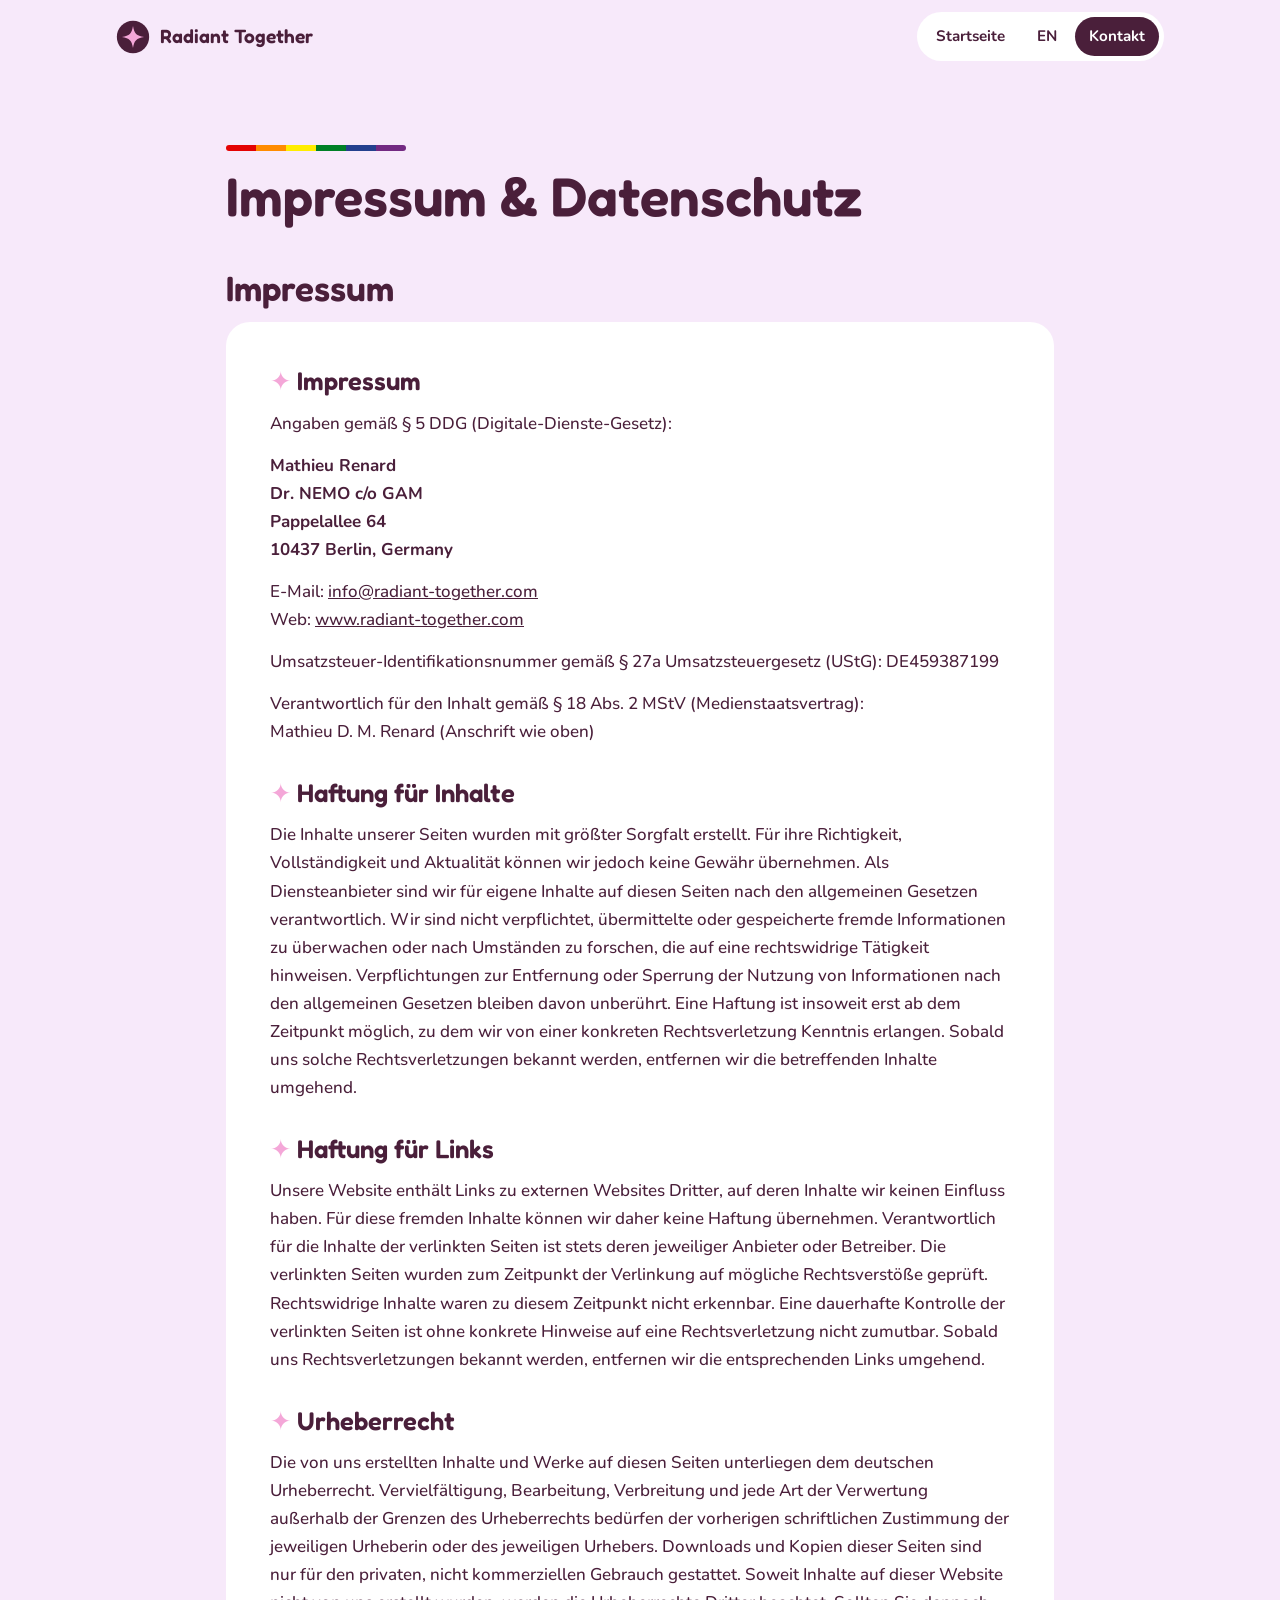
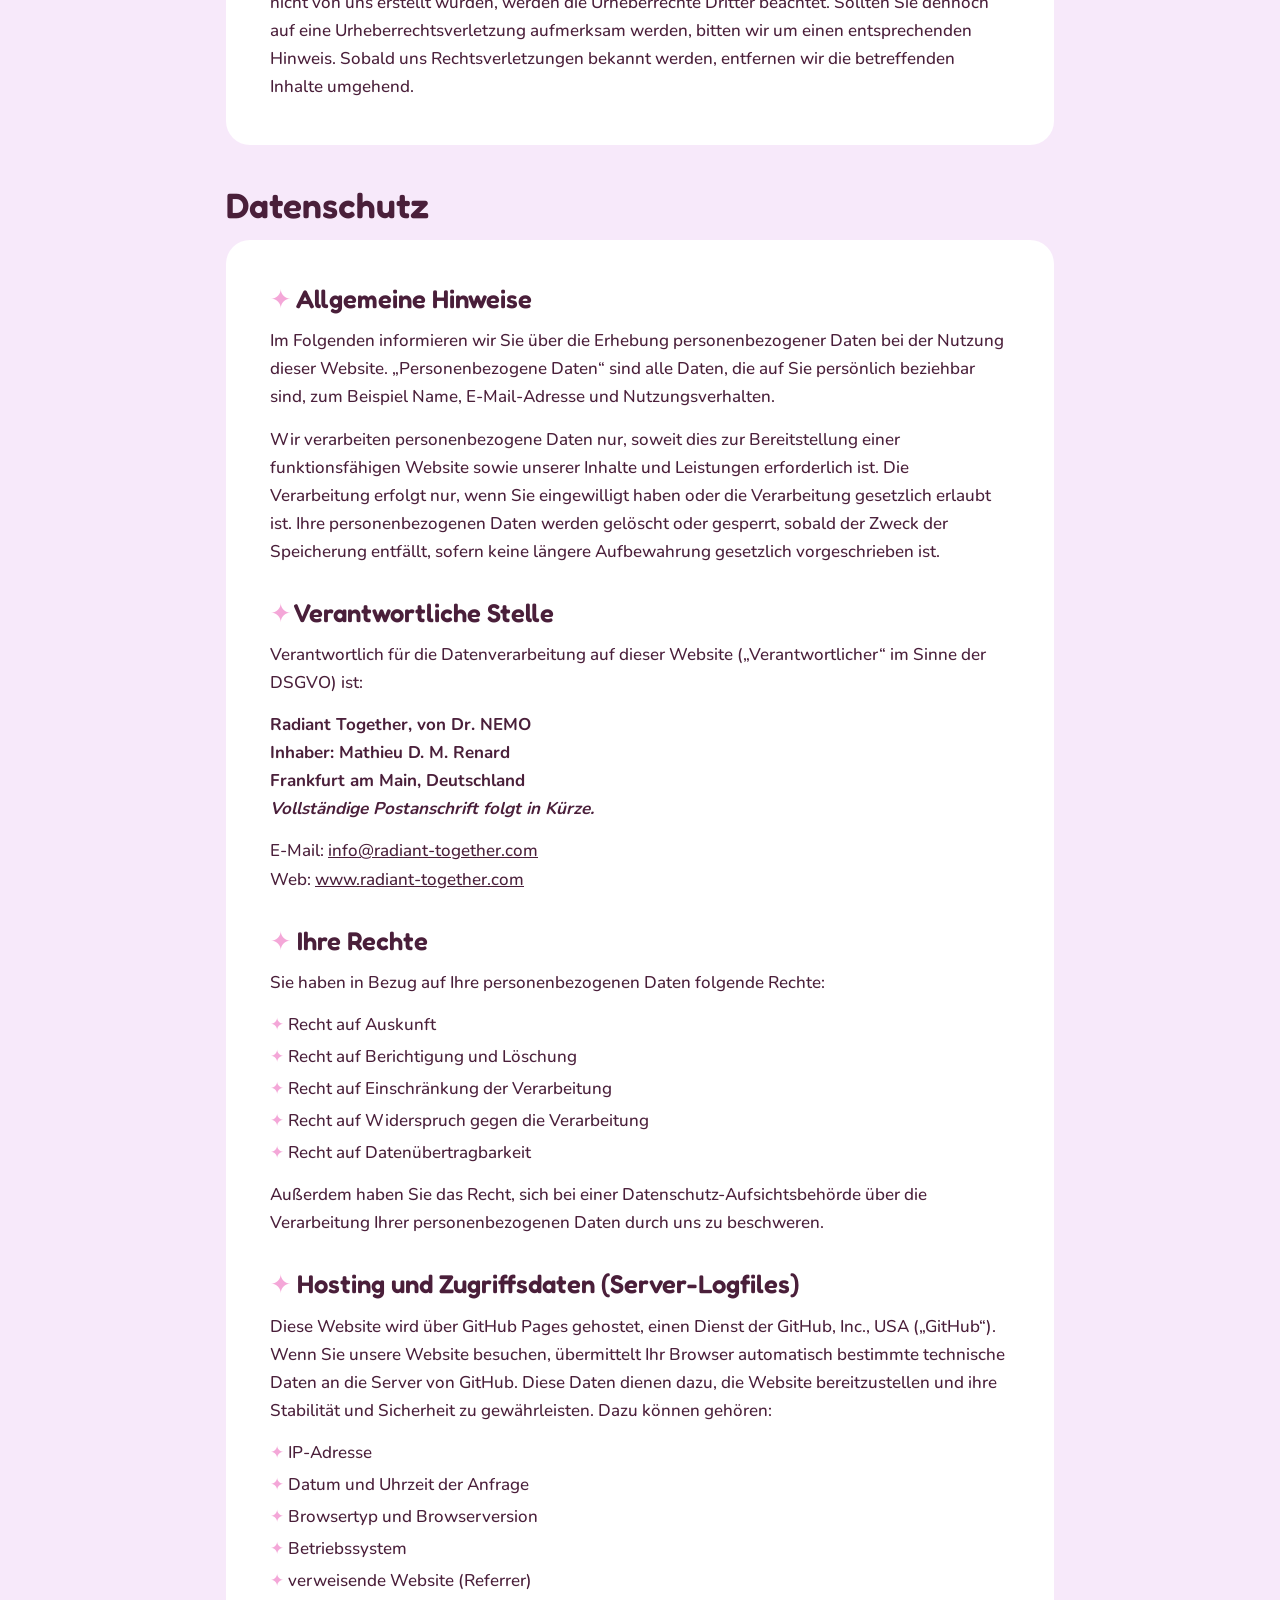
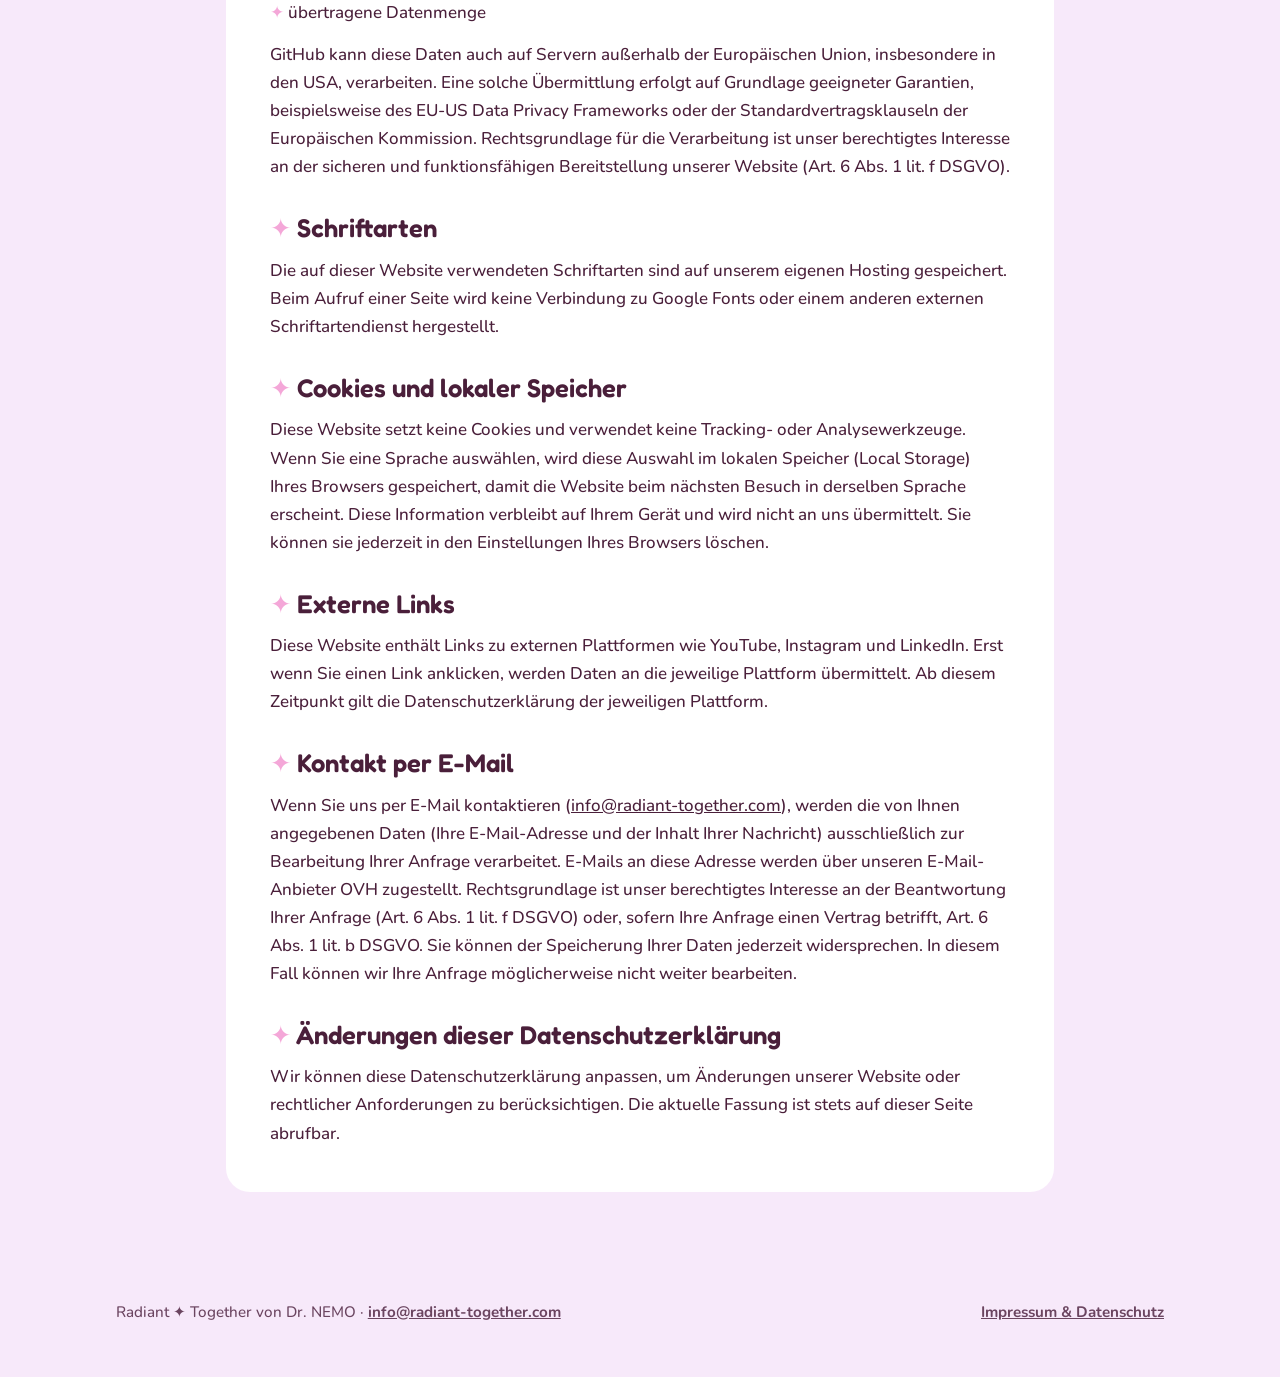
==== commit a164abd8: "Revise address details in impressum.html Updated the address information in the Impressum section." ====
--- a/impressum.html
+++ b/impressum.html
@@ -64,7 +64,13 @@
     <article class="doc">
       <h2>Impressum</h2>
       <p>Angaben gemäß § 5 DDG (Digitale-Dienste-Gesetz):</p>
-      <p class="addr">Radiant Together, von Dr. NEMO<br>Inhaber: Mathieu D. M. Renard<br>Frankfurt am Main, Deutschland<br><em>Vollständige Postanschrift folgt in Kürze.</em></p>
+       <p class="addr">
+        Mathieu Renard<br>
+        Dr. NEMO c/o GAM<br>
+        Pappelallee 64<br>
+        10437 Berlin, Germany
+      </p>
+      
       <p>E-Mail: <a href="mailto:info@radiant-together.com">info@radiant-together.com</a><br>Web: <a href="https://www.radiant-together.com">www.radiant-together.com</a></p>
       <p>Umsatzsteuer-Identifikationsnummer gemäß § 27a Umsatzsteuergesetz (UStG): DE459387199</p>
       <p>Verantwortlich für den Inhalt gemäß § 18 Abs. 2 MStV (Medienstaatsvertrag):<br>Mathieu D. M. Renard (Anschrift wie oben)</p>
--- a/fonts/fonts.css
+++ b/fonts/fonts.css
@@ -0,0 +1,15 @@
+/* Self-hosted fonts: no connection to Google */
+@font-face{font-family:'Fredoka';font-style:normal;font-weight:400;font-display:swap;src:url(/fonts/fredoka-latin-ext-400-normal.woff2) format('woff2');unicode-range:U+0100-02BA,U+02BD-02C5,U+02C7-02CC,U+02CE-02D7,U+02DD-02FF,U+0304,U+0308,U+0329,U+1D00-1DBF,U+1E00-1E9F,U+1EF2-1EFF,U+2020,U+20A0-20AB,U+20AD-20C0,U+2113,U+2C60-2C7F,U+A720-A7FF}
+@font-face{font-family:'Fredoka';font-style:normal;font-weight:400;font-display:swap;src:url(/fonts/fredoka-latin-400-normal.woff2) format('woff2');unicode-range:U+0000-00FF,U+0131,U+0152-0153,U+02BB-02BC,U+02C6,U+02DA,U+02DC,U+0304,U+0308,U+0329,U+2000-206F,U+20AC,U+2122,U+2191,U+2193,U+2212,U+2215,U+FEFF,U+FFFD}
+@font-face{font-family:'Fredoka';font-style:normal;font-weight:500;font-display:swap;src:url(/fonts/fredoka-latin-ext-500-normal.woff2) format('woff2');unicode-range:U+0100-02BA,U+02BD-02C5,U+02C7-02CC,U+02CE-02D7,U+02DD-02FF,U+0304,U+0308,U+0329,U+1D00-1DBF,U+1E00-1E9F,U+1EF2-1EFF,U+2020,U+20A0-20AB,U+20AD-20C0,U+2113,U+2C60-2C7F,U+A720-A7FF}
+@font-face{font-family:'Fredoka';font-style:normal;font-weight:500;font-display:swap;src:url(/fonts/fredoka-latin-500-normal.woff2) format('woff2');unicode-range:U+0000-00FF,U+0131,U+0152-0153,U+02BB-02BC,U+02C6,U+02DA,U+02DC,U+0304,U+0308,U+0329,U+2000-206F,U+20AC,U+2122,U+2191,U+2193,U+2212,U+2215,U+FEFF,U+FFFD}
+@font-face{font-family:'Fredoka';font-style:normal;font-weight:600;font-display:swap;src:url(/fonts/fredoka-latin-ext-600-normal.woff2) format('woff2');unicode-range:U+0100-02BA,U+02BD-02C5,U+02C7-02CC,U+02CE-02D7,U+02DD-02FF,U+0304,U+0308,U+0329,U+1D00-1DBF,U+1E00-1E9F,U+1EF2-1EFF,U+2020,U+20A0-20AB,U+20AD-20C0,U+2113,U+2C60-2C7F,U+A720-A7FF}
+@font-face{font-family:'Fredoka';font-style:normal;font-weight:600;font-display:swap;src:url(/fonts/fredoka-latin-600-normal.woff2) format('woff2');unicode-range:U+0000-00FF,U+0131,U+0152-0153,U+02BB-02BC,U+02C6,U+02DA,U+02DC,U+0304,U+0308,U+0329,U+2000-206F,U+20AC,U+2122,U+2191,U+2193,U+2212,U+2215,U+FEFF,U+FFFD}
+@font-face{font-family:'Fredoka';font-style:normal;font-weight:700;font-display:swap;src:url(/fonts/fredoka-latin-ext-700-normal.woff2) format('woff2');unicode-range:U+0100-02BA,U+02BD-02C5,U+02C7-02CC,U+02CE-02D7,U+02DD-02FF,U+0304,U+0308,U+0329,U+1D00-1DBF,U+1E00-1E9F,U+1EF2-1EFF,U+2020,U+20A0-20AB,U+20AD-20C0,U+2113,U+2C60-2C7F,U+A720-A7FF}
+@font-face{font-family:'Fredoka';font-style:normal;font-weight:700;font-display:swap;src:url(/fonts/fredoka-latin-700-normal.woff2) format('woff2');unicode-range:U+0000-00FF,U+0131,U+0152-0153,U+02BB-02BC,U+02C6,U+02DA,U+02DC,U+0304,U+0308,U+0329,U+2000-206F,U+20AC,U+2122,U+2191,U+2193,U+2212,U+2215,U+FEFF,U+FFFD}
+@font-face{font-family:'Nunito';font-style:normal;font-weight:500;font-display:swap;src:url(/fonts/nunito-latin-ext-500-normal.woff2) format('woff2');unicode-range:U+0100-02BA,U+02BD-02C5,U+02C7-02CC,U+02CE-02D7,U+02DD-02FF,U+0304,U+0308,U+0329,U+1D00-1DBF,U+1E00-1E9F,U+1EF2-1EFF,U+2020,U+20A0-20AB,U+20AD-20C0,U+2113,U+2C60-2C7F,U+A720-A7FF}
+@font-face{font-family:'Nunito';font-style:normal;font-weight:500;font-display:swap;src:url(/fonts/nunito-latin-500-normal.woff2) format('woff2');unicode-range:U+0000-00FF,U+0131,U+0152-0153,U+02BB-02BC,U+02C6,U+02DA,U+02DC,U+0304,U+0308,U+0329,U+2000-206F,U+20AC,U+2122,U+2191,U+2193,U+2212,U+2215,U+FEFF,U+FFFD}
+@font-face{font-family:'Nunito';font-style:normal;font-weight:700;font-display:swap;src:url(/fonts/nunito-latin-ext-700-normal.woff2) format('woff2');unicode-range:U+0100-02BA,U+02BD-02C5,U+02C7-02CC,U+02CE-02D7,U+02DD-02FF,U+0304,U+0308,U+0329,U+1D00-1DBF,U+1E00-1E9F,U+1EF2-1EFF,U+2020,U+20A0-20AB,U+20AD-20C0,U+2113,U+2C60-2C7F,U+A720-A7FF}
+@font-face{font-family:'Nunito';font-style:normal;font-weight:700;font-display:swap;src:url(/fonts/nunito-latin-700-normal.woff2) format('woff2');unicode-range:U+0000-00FF,U+0131,U+0152-0153,U+02BB-02BC,U+02C6,U+02DA,U+02DC,U+0304,U+0308,U+0329,U+2000-206F,U+20AC,U+2122,U+2191,U+2193,U+2212,U+2215,U+FEFF,U+FFFD}
+@font-face{font-family:'Nunito';font-style:normal;font-weight:800;font-display:swap;src:url(/fonts/nunito-latin-ext-800-normal.woff2) format('woff2');unicode-range:U+0100-02BA,U+02BD-02C5,U+02C7-02CC,U+02CE-02D7,U+02DD-02FF,U+0304,U+0308,U+0329,U+1D00-1DBF,U+1E00-1E9F,U+1EF2-1EFF,U+2020,U+20A0-20AB,U+20AD-20C0,U+2113,U+2C60-2C7F,U+A720-A7FF}
+@font-face{font-family:'Nunito';font-style:normal;font-weight:800;font-display:swap;src:url(/fonts/nunito-latin-800-normal.woff2) format('woff2');unicode-range:U+0000-00FF,U+0131,U+0152-0153,U+02BB-02BC,U+02C6,U+02DA,U+02DC,U+0304,U+0308,U+0329,U+2000-206F,U+20AC,U+2122,U+2191,U+2193,U+2212,U+2215,U+FEFF,U+FFFD}
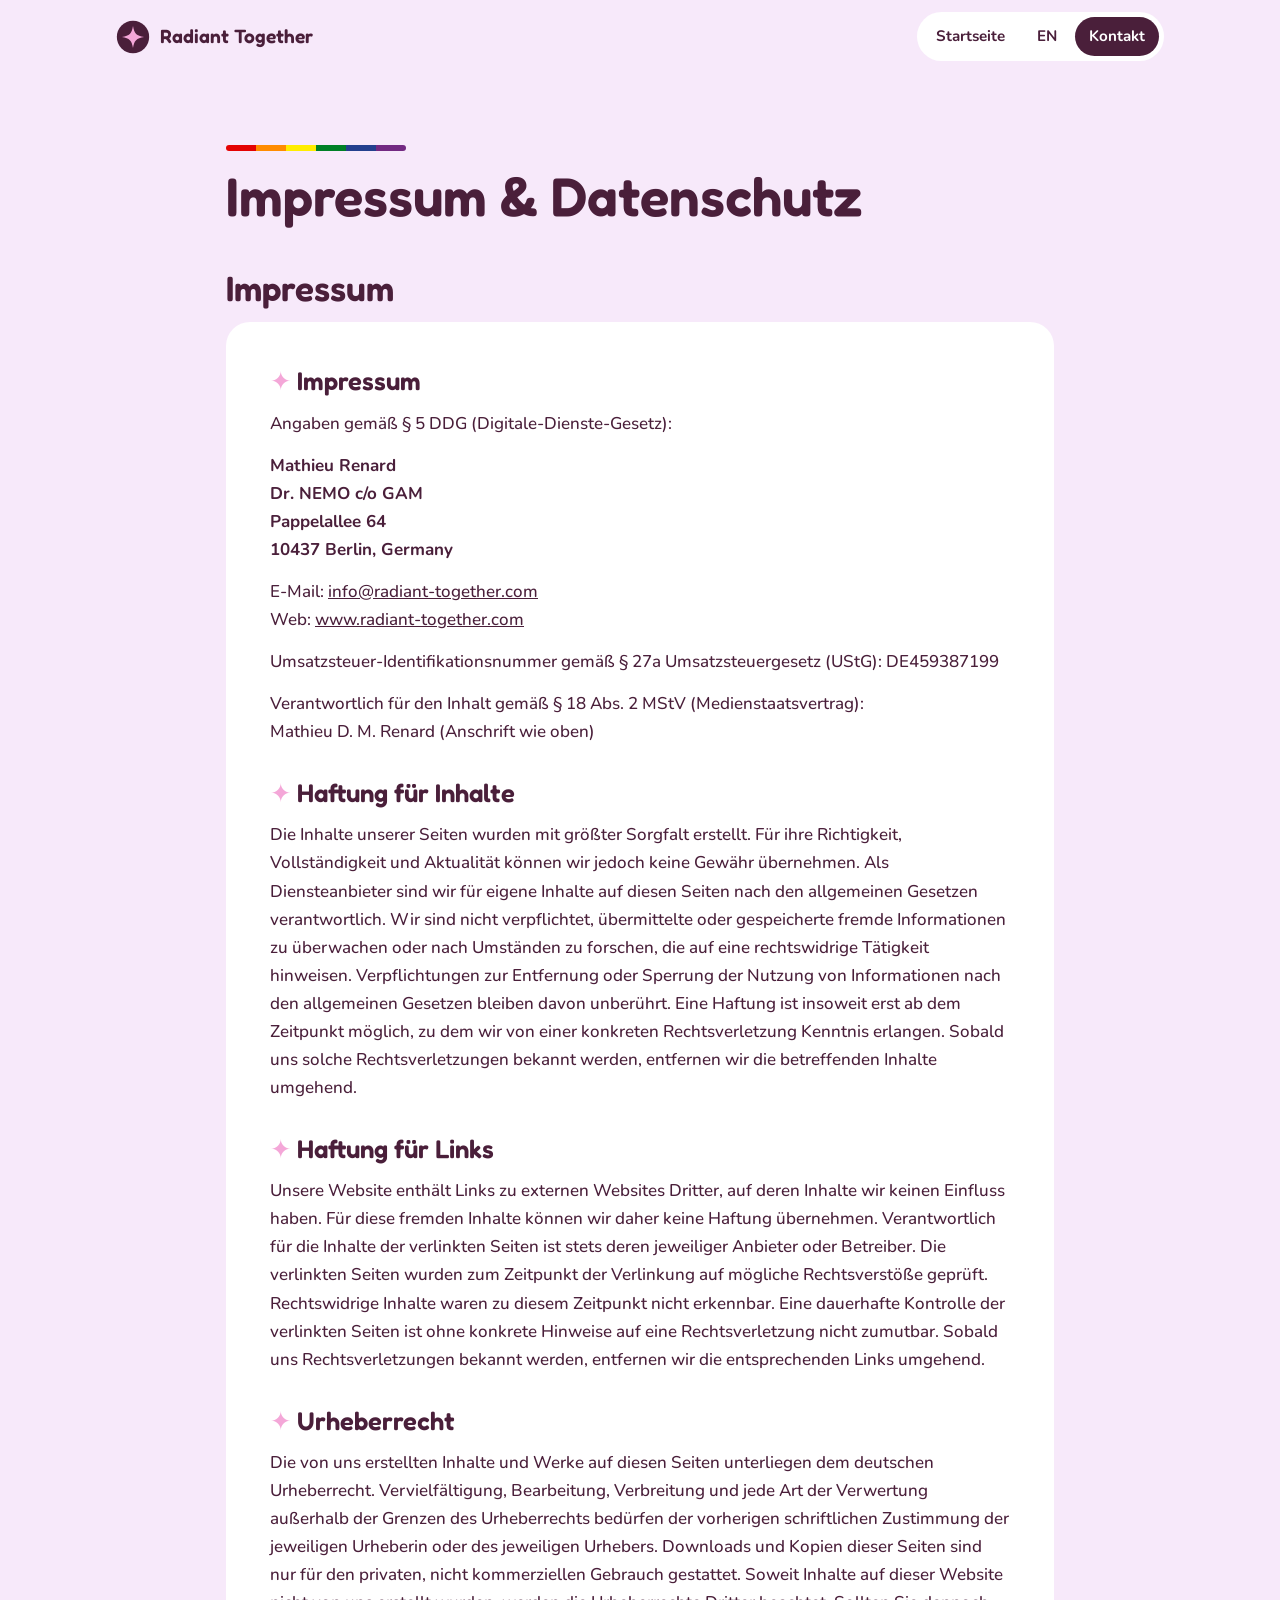
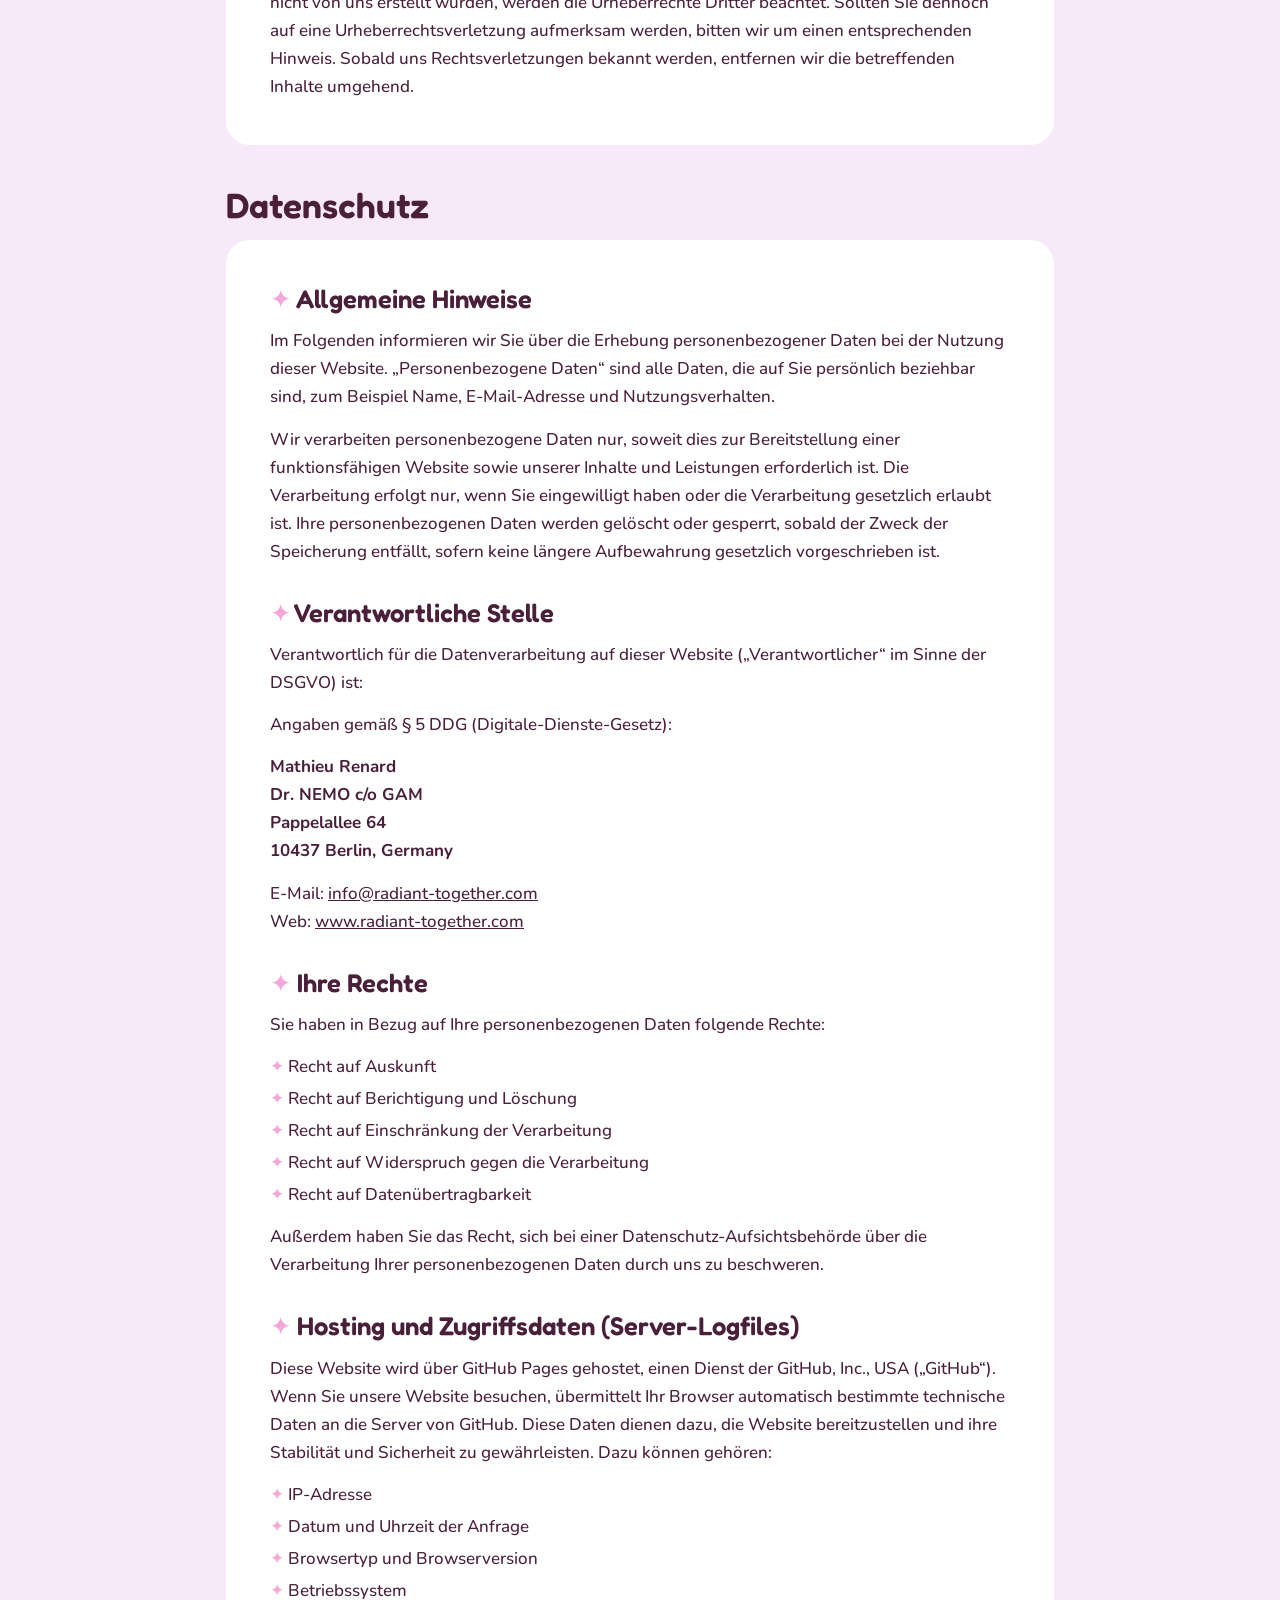
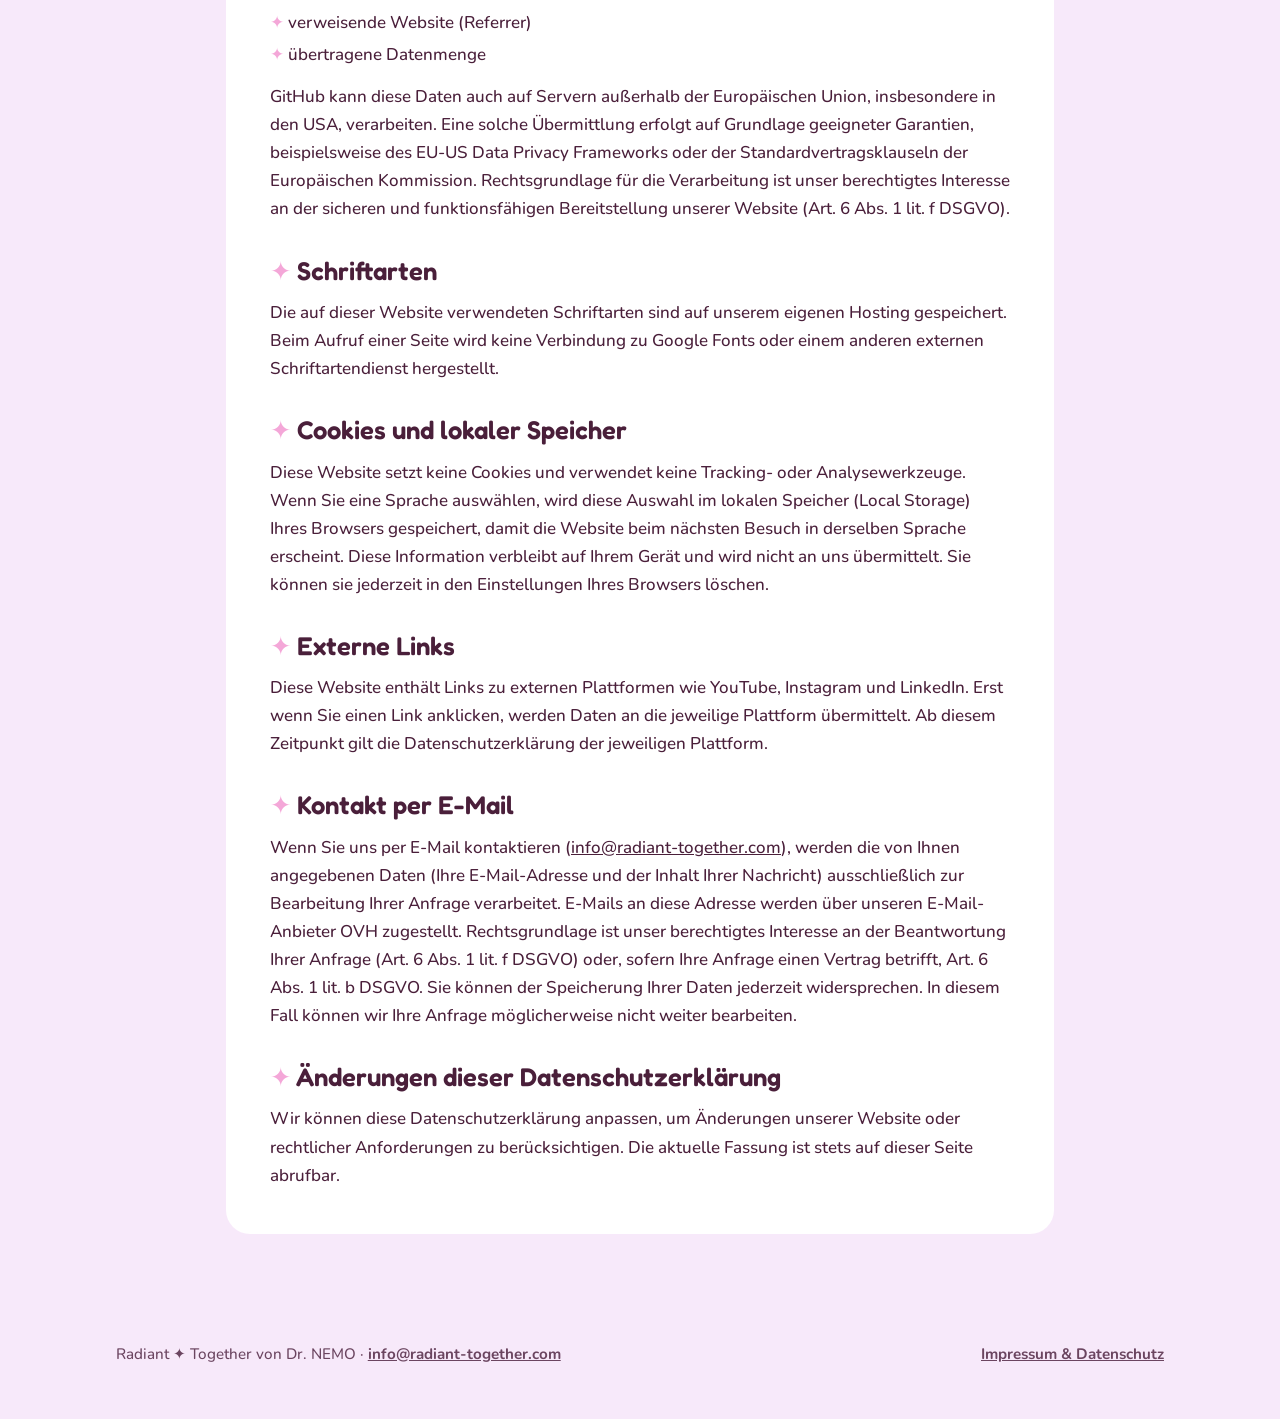
==== commit a22fe867: "Update contact information in impressum.html" ====
--- a/impressum.html
+++ b/impressum.html
@@ -88,7 +88,14 @@
       <p>Wir verarbeiten personenbezogene Daten nur, soweit dies zur Bereitstellung einer funktionsfähigen Website sowie unserer Inhalte und Leistungen erforderlich ist. Die Verarbeitung erfolgt nur, wenn Sie eingewilligt haben oder die Verarbeitung gesetzlich erlaubt ist. Ihre personenbezogenen Daten werden gelöscht oder gesperrt, sobald der Zweck der Speicherung entfällt, sofern keine längere Aufbewahrung gesetzlich vorgeschrieben ist.</p>
       <h2>Verantwortliche Stelle</h2>
       <p>Verantwortlich für die Datenverarbeitung auf dieser Website („Verantwortlicher“ im Sinne der DSGVO) ist:</p>
-      <p class="addr">Radiant Together, von Dr. NEMO<br>Inhaber: Mathieu D. M. Renard<br>Frankfurt am Main, Deutschland<br><em>Vollständige Postanschrift folgt in Kürze.</em></p>
+      <p>Angaben gemäß § 5 DDG (Digitale-Dienste-Gesetz):</p>
+          <p class="addr">
+           Mathieu Renard<br>
+           Dr. NEMO c/o GAM<br>
+           Pappelallee 64<br>
+           10437 Berlin, Germany
+      </p>
+        
       <p>E-Mail: <a href="mailto:info@radiant-together.com">info@radiant-together.com</a><br>Web: <a href="https://www.radiant-together.com">www.radiant-together.com</a></p>
       <h2>Ihre Rechte</h2>
       <p>Sie haben in Bezug auf Ihre personenbezogenen Daten folgende Rechte:</p>
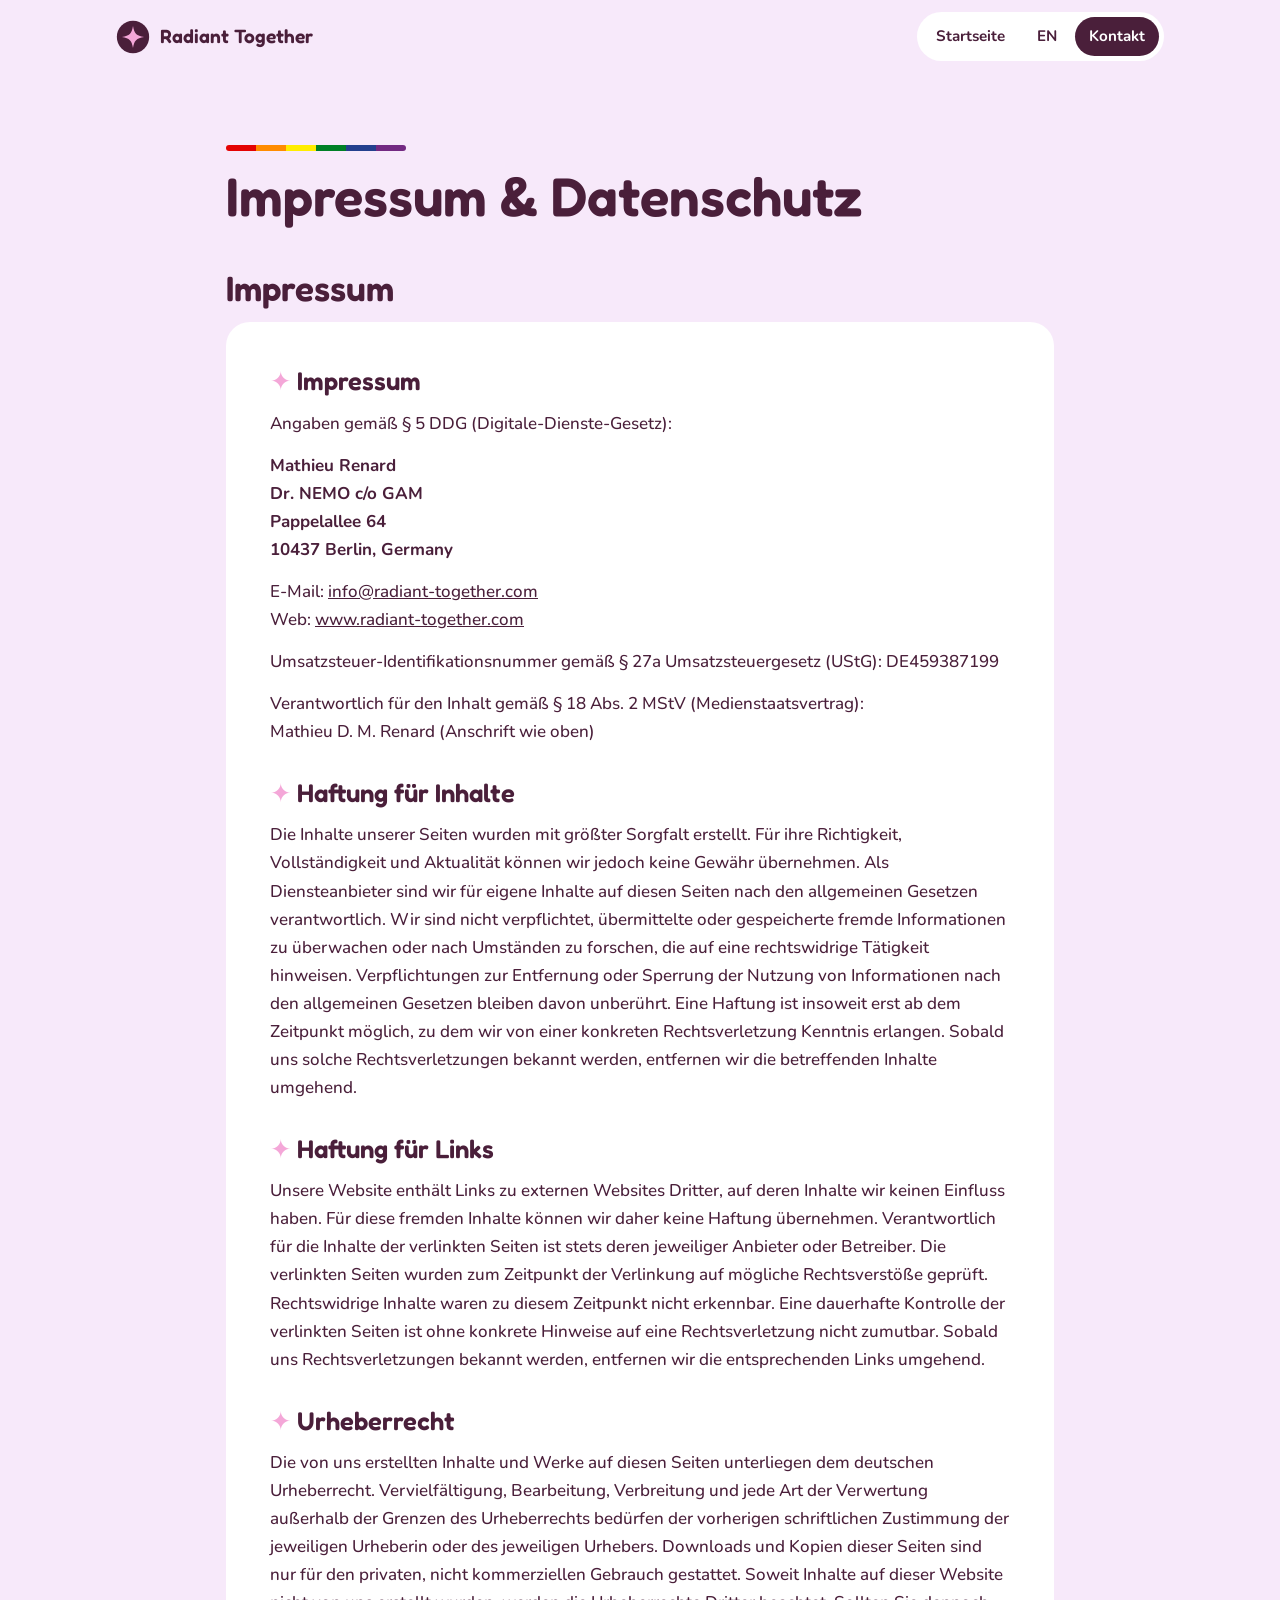
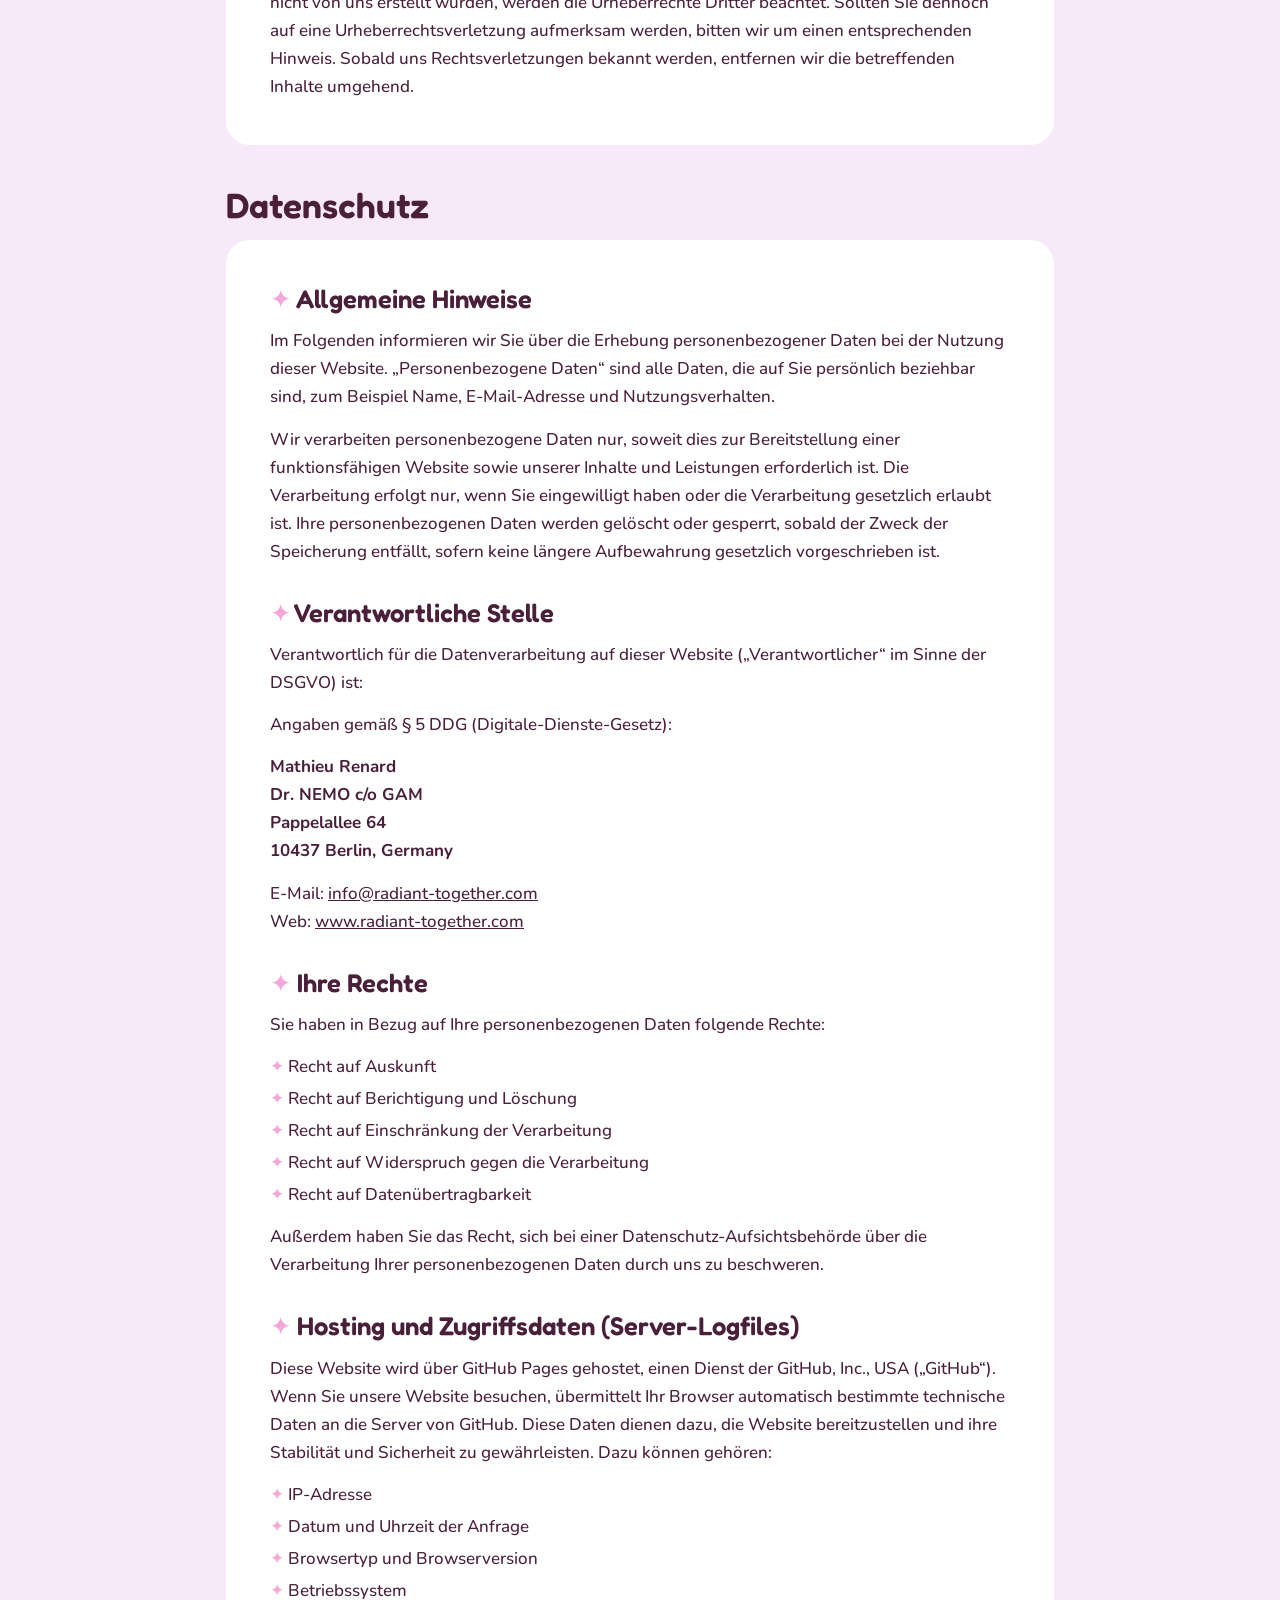
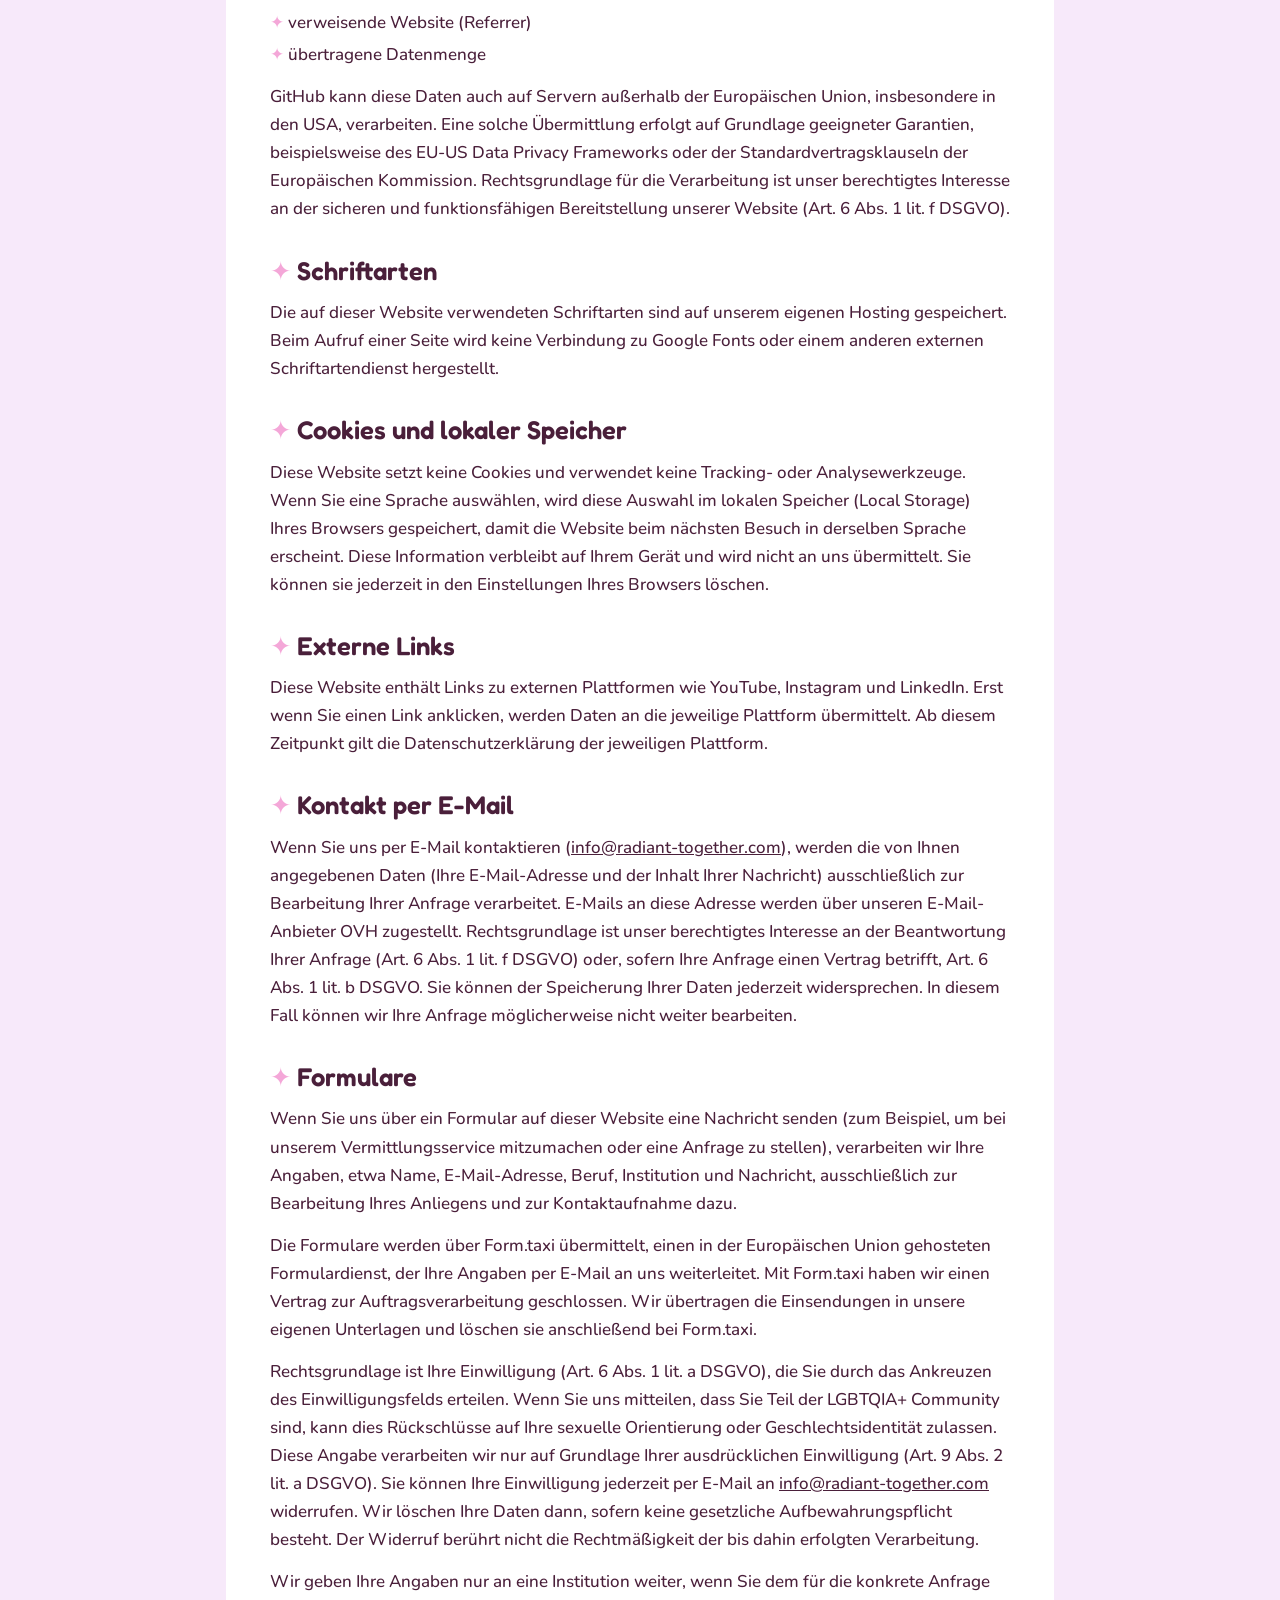
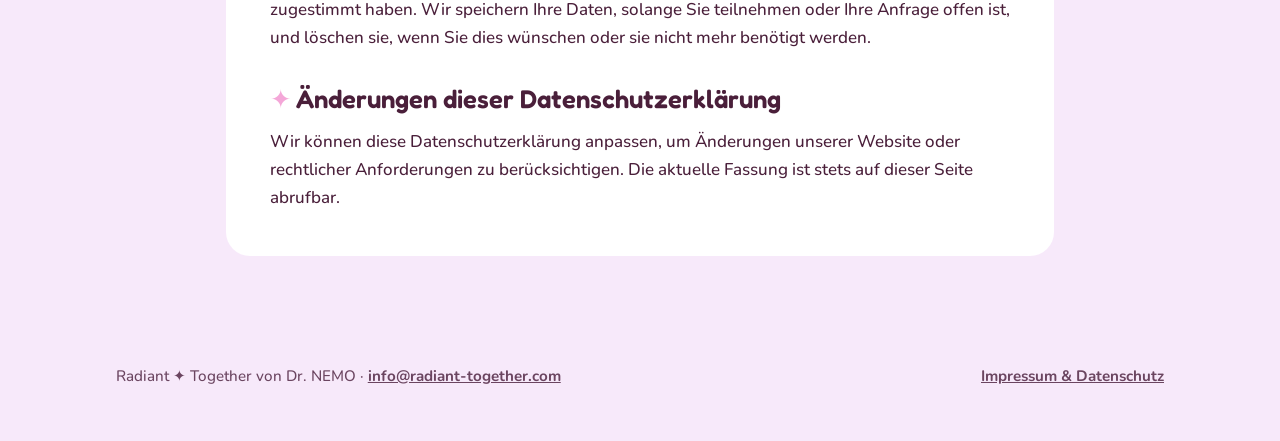
==== commit 333d24fd: "updated rad and imprints" ====
--- a/impressum.html
+++ b/impressum.html
@@ -126,6 +126,11 @@
       <p>Diese Website enthält Links zu externen Plattformen wie YouTube, Instagram und LinkedIn. Erst wenn Sie einen Link anklicken, werden Daten an die jeweilige Plattform übermittelt. Ab diesem Zeitpunkt gilt die Datenschutzerklärung der jeweiligen Plattform.</p>
       <h2>Kontakt per E-Mail</h2>
       <p>Wenn Sie uns per E-Mail kontaktieren (<a href="mailto:info@radiant-together.com">info@radiant-together.com</a>), werden die von Ihnen angegebenen Daten (Ihre E-Mail-Adresse und der Inhalt Ihrer Nachricht) ausschließlich zur Bearbeitung Ihrer Anfrage verarbeitet. E-Mails an diese Adresse werden über unseren E-Mail-Anbieter OVH zugestellt. Rechtsgrundlage ist unser berechtigtes Interesse an der Beantwortung Ihrer Anfrage (Art. 6 Abs. 1 lit. f DSGVO) oder, sofern Ihre Anfrage einen Vertrag betrifft, Art. 6 Abs. 1 lit. b DSGVO. Sie können der Speicherung Ihrer Daten jederzeit widersprechen. In diesem Fall können wir Ihre Anfrage möglicherweise nicht weiter bearbeiten.</p>
+      <h2>Formulare</h2>
+      <p>Wenn Sie uns über ein Formular auf dieser Website eine Nachricht senden (zum Beispiel, um bei unserem Vermittlungsservice mitzumachen oder eine Anfrage zu stellen), verarbeiten wir Ihre Angaben, etwa Name, E-Mail-Adresse, Beruf, Institution und Nachricht, ausschließlich zur Bearbeitung Ihres Anliegens und zur Kontaktaufnahme dazu.</p>
+      <p>Die Formulare werden über Form.taxi übermittelt, einen in der Europäischen Union gehosteten Formulardienst, der Ihre Angaben per E-Mail an uns weiterleitet. Mit Form.taxi haben wir einen Vertrag zur Auftragsverarbeitung geschlossen. Wir übertragen die Einsendungen in unsere eigenen Unterlagen und löschen sie anschließend bei Form.taxi.</p>
+      <p>Rechtsgrundlage ist Ihre Einwilligung (Art. 6 Abs. 1 lit. a DSGVO), die Sie durch das Ankreuzen des Einwilligungsfelds erteilen. Wenn Sie uns mitteilen, dass Sie Teil der LGBTQIA+ Community sind, kann dies Rückschlüsse auf Ihre sexuelle Orientierung oder Geschlechtsidentität zulassen. Diese Angabe verarbeiten wir nur auf Grundlage Ihrer ausdrücklichen Einwilligung (Art. 9 Abs. 2 lit. a DSGVO). Sie können Ihre Einwilligung jederzeit per E-Mail an <a href="mailto:info@radiant-together.com">info@radiant-together.com</a> widerrufen. Wir löschen Ihre Daten dann, sofern keine gesetzliche Aufbewahrungspflicht besteht. Der Widerruf berührt nicht die Rechtmäßigkeit der bis dahin erfolgten Verarbeitung.</p>
+      <p>Wir geben Ihre Angaben nur an eine Institution weiter, wenn Sie dem für die konkrete Anfrage zugestimmt haben. Wir speichern Ihre Daten, solange Sie teilnehmen oder Ihre Anfrage offen ist, und löschen sie, wenn Sie dies wünschen oder sie nicht mehr benötigt werden.</p>
       <h2>Änderungen dieser Datenschutzerklärung</h2>
       <p>Wir können diese Datenschutzerklärung anpassen, um Änderungen unserer Website oder rechtlicher Anforderungen zu berücksichtigen. Die aktuelle Fassung ist stets auf dieser Seite abrufbar.</p>
     </article>
